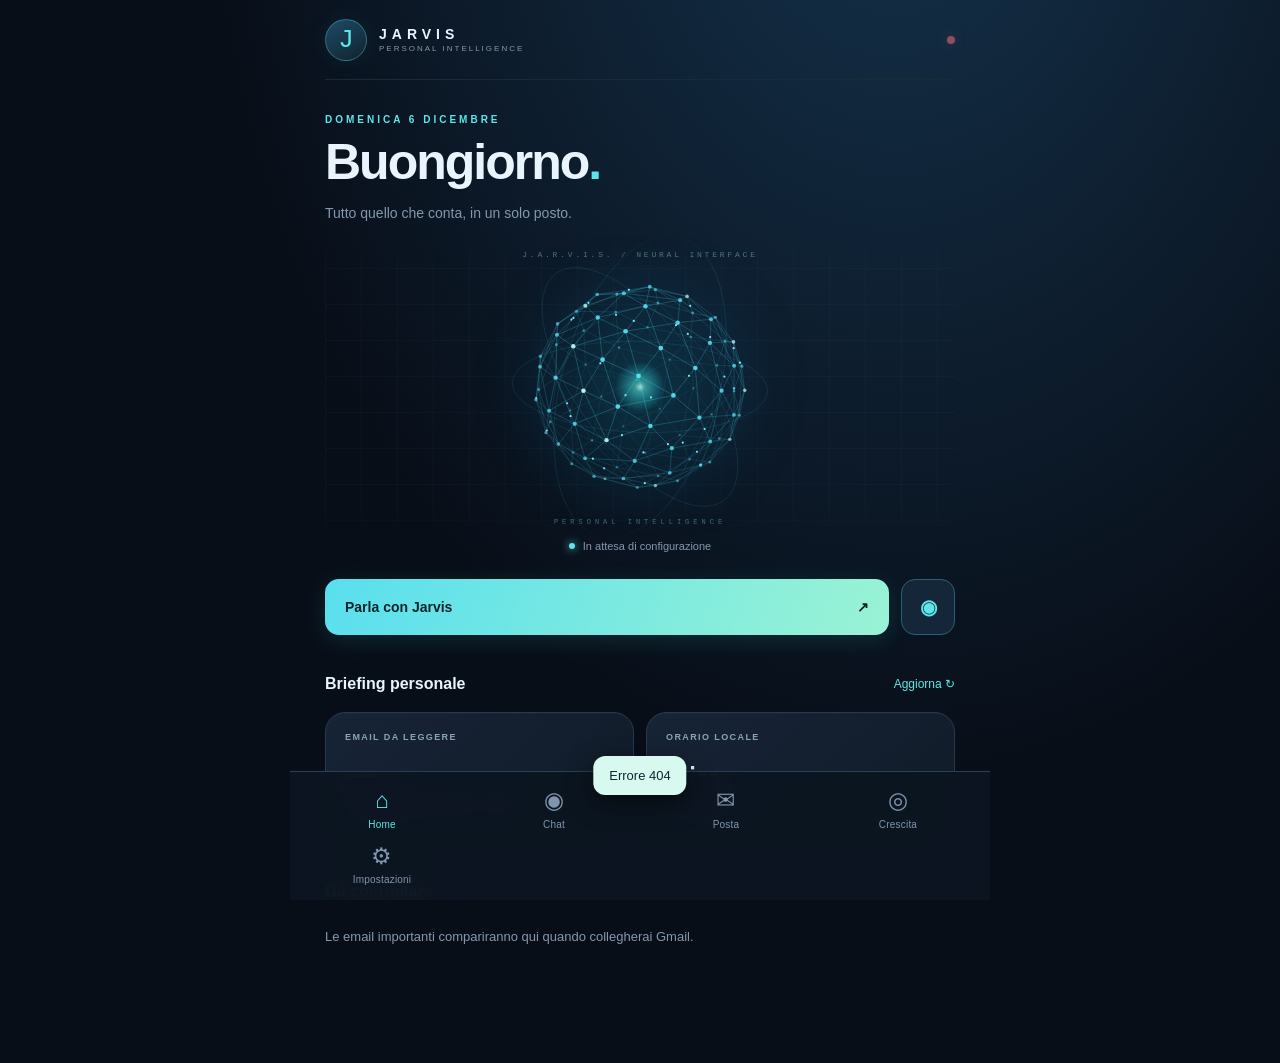
==== static/index.html @ 46194fff "Add futuristic Growth Lab UI with daily missions and entrepreneurship" ====
<!doctype html>
<html lang="it">
<head>
  <meta charset="utf-8">
  <meta name="viewport" content="width=device-width,initial-scale=1,viewport-fit=cover">
  <meta name="theme-color" content="#080e18">
  <meta name="apple-mobile-web-app-capable" content="yes">
  <meta name="apple-mobile-web-app-status-bar-style" content="black-translucent">
  <meta name="apple-mobile-web-app-title" content="Jarvis">
  <meta name="description" content="Jarvis, assistente personale privato per iPhone">
  <link rel="manifest" href="/static/manifest.webmanifest">
  <link rel="apple-touch-icon" href="/static/icon.png">
  <link rel="icon" type="image/svg+xml" href="/static/icon.svg">
  <link rel="stylesheet" href="/static/style.css">
  <title>Jarvis | Assistente personale</title>
</head>
<body>
  <div class="shell">
    <header class="top"><div class="brandmark" aria-hidden="true">J</div><div class="brand"><b>JARVIS</b><span>PERSONAL INTELLIGENCE</span></div><div id="connection" class="dot" title="Connessione" aria-label="Stato connessione"></div></header>
    <main>
      <section class="view active" id="home" aria-label="Panoramica">
        <p class="eyebrow" id="today">IL TUO ASSISTENTE</p>
        <h1 id="greeting">Buongiorno<span class="accent">.</span></h1>
        <p class="subtitle">Tutto quello che conta, in un solo posto.</p>
        <div class="neural-stage" aria-hidden="true"><span class="neural-label">J.A.R.V.I.S. / NEURAL INTERFACE</span><canvas class="neural-canvas"></canvas><span class="neural-coordinate">PERSONAL INTELLIGENCE</span></div>
        <div class="sphere-caption"><span class="pulse"></span><span id="mode">In attesa di configurazione</span></div>
        <div class="actions"><button class="primary" id="open-chat">Parla con Jarvis <span aria-hidden="true">↗</span></button><button class="round" id="speak-brief" title="Leggi il riepilogo ad alta voce" aria-label="Leggi il riepilogo ad alta voce">◉</button></div>
        <div class="section-title"><h2>Briefing personale</h2><button class="text-btn" id="refresh">Aggiorna ↻</button></div>
        <div class="stats"><article><span class="statlabel">EMAIL DA LEGGERE</span><strong id="unread">—</strong><small id="mail-note">Collega Gmail per vedere i messaggi.</small></article><article><span class="statlabel">ORARIO LOCALE</span><strong id="clock">--:--</strong><small id="date-note">Europe/Berlin</small></article></div>
        <div class="section-title"><h2>Da controllare</h2></div><div id="home-mail" class="stack"><p class="muted">Le email importanti compariranno qui quando collegherai Gmail.</p></div>
      </section>
      <section class="view" id="chat" aria-label="Chat Jarvis"><div class="section-head"><p class="eyebrow">CONVERSAZIONE PRIVATA</p><h1>Parla con Jarvis<span class="accent">.</span></h1><p class="subtitle">Scrivi oppure usa il microfono.</p></div><div class="neural-chat"><canvas class="neural-canvas" aria-hidden="true"></canvas><span id="neural-status" role="status">In attesa del tuo messaggio</span></div><div id="messages" class="messages" role="log" aria-live="polite"><div class="bubble assistant">Sono Jarvis. Posso aiutarti a organizzare le idee, rispondere alle domande e preparare messaggi. Per inviare email serve sempre la tua conferma.</div></div><form id="chat-form" class="composer"><button type="button" id="mic" title="Dettatura" aria-label="Inizia dettatura">🎙</button><input id="chat-input" maxlength="4000" placeholder="Chiedimi qualcosa..." autocomplete="off" aria-label="Messaggio"><button type="submit" id="send" aria-label="Invia messaggio">➤</button></form><div class="chat-tools"><label><input type="checkbox" id="voice-out"> Leggi risposte ad alta voce</label><button class="text-btn" id="clear-chat">Cancella chat</button></div></section>
      <section class="view" id="mail" aria-label="Gmail"><div class="section-head"><p class="eyebrow">POSTA E COMUNICAZIONI</p><h1>La tua posta<span class="accent">.</span></h1><p class="subtitle">Visualizza e prepara email. Nessun invio automatico.</p></div><div class="panel"><div class="inline"><div><h2>Gmail</h2><p id="gmail-state" class="muted">Non collegato</p></div><button class="secondary" id="gmail-connect">Collega</button></div><p class="notice">L'accesso a Gmail richiede la configurazione OAuth sul server e il tuo consenso Google.</p></div><div class="section-title"><h2>Non lette</h2><button class="text-btn" id="load-mail">Aggiorna ↻</button></div><div id="mail-list" class="stack"><p class="muted">Non ci sono ancora dati.</p></div><div class="section-title"><h2>Prepara un'email</h2></div><form id="draft-form" class="panel formstack"><label>Destinatario<input id="mail-to" type="email" required placeholder="nome@esempio.com"></label><label>Oggetto<input id="mail-subject" maxlength="200" placeholder="Oggetto"></label><label>Messaggio<textarea id="mail-body" rows="5" required placeholder="Scrivi il messaggio..."></textarea></label><button class="primary" type="submit">Prepara e controlla</button><p class="muted small">Dopo la preparazione vedrai un'anteprima e dovrai confermare di nuovo prima dell'invio.</p></form></section>
      <section class="view" id="growth" aria-label="Growth Lab imprenditoriale">
        <div class="section-head"><p class="eyebrow">J.A.R.V.I.S. / GROWTH ENGINE</p><h1>Costruisci il tuo <span class="accent">futuro.</span></h1><p class="subtitle">Non soltanto idee. Azioni misurabili, clienti reali, opportunità da verificare.</p></div>
        <div class="growth-hero"><div class="growth-orbit" aria-hidden="true"><span class="growth-core">J</span><i></i><i></i></div><div class="growth-hero-copy"><span>MISSION CONTROL / LIVE</span><strong id="growth-day">Il tuo piano di oggi</strong><small>Un passo ogni giorno verso qualcosa di tuo.</small></div></div>
        <div class="growth-stats"><article><strong id="growth-finished">0/3</strong><small>MISSIONI OGGI</small></article><article><strong id="growth-streak">0</strong><small>GIORNI CONSECUTIVI</small></article><article><strong id="growth-all">0</strong><small>AZIONI COMPLETATE</small></article></div>
        <div class="growth-progress"><div id="growth-progress-fill"></div></div>
        <div class="section-title"><h2>Le tue tre missioni</h2><button id="growth-reload" class="text-btn">Aggiorna ↻</button></div><p class="muted">Impresa, carriera e visibilità. Le missioni cambiano quotidianamente e i risultati restano salvati.</p><div id="growth-missions" class="stack"><p class="muted">Accedi per vedere le missioni.</p></div>
        <div class="section-title"><h2>Cervello imprenditoriale</h2><span class="growth-tag">STRATEGIST</span></div>
        <div class="panel formstack"><label>Su cosa vuoi costruire un'attività?<textarea id="growth-question" rows="3" maxlength="1000" placeholder="Voglio avviare un servizio video per locali in Olanda senza capitale..."></textarea></label><button class="primary" id="growth-ask" type="button">Analizza il mio business ↗</button><div id="growth-answer" class="growth-answer" role="status"></div></div>
        <div class="section-title"><h2>Incubatore di idee</h2><span class="growth-tag">0 → 1</span></div>
        <div class="panel formstack"><label>Settore da esplorare (facoltativo)<input id="growth-topic" maxlength="300" placeholder="UGC, video, eventi, moda..."></label><button class="secondary" type="button" id="growth-generate">Genera una nuova idea da testare</button><p class="muted small">Le idee sono ipotesi, non opportunità o guadagni garantiti. Ogni idea include clienti, primo test e rischi.</p></div><div id="growth-ideas" class="stack"></div>
        <div class="section-title"><h2>Il tuo profilo imprenditoriale</h2><span class="growth-tag">PERSONAL AI</span></div>
        <form id="growth-profile-form" class="panel formstack"><label>Direzione principale<input id="growth-focus" maxlength="180" required></label><label>Mercato / città<input id="growth-market" maxlength="100" required></label><div class="growth-row"><label>Minuti al giorno<input id="growth-minutes" type="number" min="10" max="480" required></label><label>Budget iniziale €<input id="growth-budget" type="number" min="0" max="100000" required></label></div><label>Traguardo entro 90 giorni<textarea id="growth-goal" maxlength="250" rows="2" required></textarea></label><button class="secondary" type="submit">Salva strategia personale</button></form>
        <div class="section-title"><h2>Radar opportunità</h2><span class="growth-tag">RICERCA ESTERNA</span></div><p class="muted">Link a ricerche aggiornabili. Jarvis non considera verificata un'offerta finché non controlli la fonte, il compenso e i requisiti.</p><div id="growth-radar" class="stack"></div>
        <p class="foot">GROWTH LAB • Idee → Esperimenti → Clienti → Risultati reali</p>
      </section>
      <section class="view" id="settings" aria-label="Impostazioni"><div class="section-head"><p class="eyebrow">CONTROLLO E PRIVACY</p><h1>Impostazioni<span class="accent">.</span></h1></div><div class="panel formstack"><h2>Accesso personale</h2><p class="muted">Inserisci il token segreto configurato su Railway. Si conserva soltanto in questa sessione del browser, non sul server del sito o in URL.</p><label>Token di accesso<input id="access" type="password" placeholder="JARVIS_ACCESS_TOKEN" autocomplete="off"></label><div class="inline"><button class="primary" id="save-access" type="button">Accedi</button><button class="secondary" id="logout" type="button">Esci</button></div><p id="auth-state" class="status" role="status"></p></div><div class="panel formstack"><h2>Memorie personali</h2><p class="muted">Salva soltanto le informazioni che decidi tu. Puoi eliminarle quando vuoi.</p><label>Nome della memoria<input id="memory-key" placeholder="Es. lavoro" maxlength="60"></label><label>Informazione<textarea id="memory-value" rows="3" maxlength="2000" placeholder="Es. Preferisco le risposte in italiano"></textarea></label><button class="secondary" id="save-memory" type="button">Salva memoria</button><div id="memory-list" class="stack"></div></div><div class="panel"><h2>Messaggistica</h2><p class="muted">WhatsApp e Instagram non sono collegati direttamente. Puoi aprire le app, ma Jarvis non può leggere o inviare messaggi personali tramite integrazioni non disponibili.</p><div class="inline wrap"><a class="secondary link-btn" href="https://wa.me/" target="_blank" rel="noopener noreferrer">Apri WhatsApp ↗</a><a class="secondary link-btn" href="https://www.instagram.com/" target="_blank" rel="noopener noreferrer">Apri Instagram ↗</a></div></div><p class="foot">JARVIS v2 • Dati privati • Nessuna azione esterna senza autorizzazione</p></section>
    </main>
    <nav class="bottom" aria-label="Navigazione"><button data-page="home" class="active" aria-current="page"><span>⌂</span>Home</button><button data-page="chat"><span>◉</span>Chat</button><button data-page="mail"><span>✉</span>Posta</button><button data-page="growth"><span>◎</span>Crescita</button><button data-page="settings"><span>⚙</span>Impostazioni</button></nav>
    <div class="toast" id="toast" role="status" aria-live="polite"></div>
  </div>
  <script src="/static/app.js" defer></script>
  <script src="/static/neural.js" defer></script>
</body>
</html>
---- static/style.css ----
:root{color-scheme:dark;--bg:#080e18;--panel:#111c2a;--line:#203045;--text:#eaf4ff;--muted:#8498ad;--cyan:#5de6e7;--mint:#a2f5b5;--radius:20px;font-family:-apple-system,BlinkMacSystemFont,'Segoe UI',Inter,Arial,sans-serif}*{box-sizing:border-box}body{margin:0;background:radial-gradient(ellipse at 70% -20%,#15334d 0%,transparent 55%),var(--bg);color:var(--text);min-height:100vh}button,input,textarea{font:inherit}button{cursor:pointer}button:disabled{opacity:.5;cursor:wait}a{color:inherit}.shell{max-width:700px;margin:auto;min-height:100dvh;padding:env(safe-area-inset-top) 18px calc(102px + env(safe-area-inset-bottom))}.top{height:80px;display:flex;align-items:center;border-bottom:1px solid #1b2a39;gap:12px}.brandmark{background:linear-gradient(150deg,#1c4b67,#13222e);border:1px solid #5de6e755;width:42px;height:42px;border-radius:14px;display:grid;place-items:center;color:var(--cyan);font-size:26px;font-weight:200;box-shadow:0 0 24px #40d8df12}.brand{display:flex;flex-direction:column;gap:2px}.brand b{letter-spacing:5px;font-size:14px}.brand span{letter-spacing:2px;font-size:8px;color:var(--muted)}.dot{width:8px;height:8px;border-radius:50%;margin-left:auto;background:#8d5060;box-shadow:0 0 12px #8d506055}.dot.ok{background:var(--mint);box-shadow:0 0 15px #a2f5b560}.view{display:none;animation:rise .25s ease}.view.active{display:block}@keyframes rise{from{opacity:0;transform:translateY(7px)}to{opacity:1;transform:translateY(0)}}.eyebrow{font-size:10px;letter-spacing:3px;font-weight:700;color:var(--cyan);margin:34px 0 10px}.view h1{font-size:clamp(35px,8vw,50px);font-weight:570;letter-spacing:-2px;line-height:1.08;margin:0}.accent{color:var(--cyan)}.subtitle{font-size:14px;color:var(--muted);line-height:1.6;margin:13px 0 0}.sphere{height:290px;display:grid;place-items:center;position:relative;isolation:isolate}.sphere:before{content:'';position:absolute;width:250px;height:250px;background:radial-gradient(ellipse,#2de6e620,transparent 70%);filter:blur(20px);z-index:-1}.sphere-in{width:160px;height:160px;border-radius:50%;display:grid;place-items:center;background:radial-gradient(circle at 34% 25%,#4897a3 0%,#183f56 20%,#0a1727 65%,#03060b 100%);border:1px solid #69e8ff83;box-shadow:0 0 27px #48e1f445,inset 0 0 33px #4bf7fc33,0 20px 60px #0009;position:relative}.sphere-in:after{content:'';position:absolute;inset:12px;border:1px solid #83faff44;border-radius:50%}.sphere-in span{font-size:68px;font-weight:200;color:#a7faff;text-shadow:0 0 25px #3bfff0}.sphere-halo{position:absolute;width:230px;height:230px;border:1px solid #56d7e533;border-radius:50%;box-shadow:0 0 25px #00ffff05;pointer-events:none}.sphere-caption{display:flex;justify-content:center;align-items:center;gap:8px;color:var(--muted);font-size:11px;margin-top:-20px}.pulse{background:var(--cyan);width:6px;height:6px;border-radius:50%;box-shadow:0 0 9px var(--cyan)}.actions{display:flex;gap:12px;margin:27px 0 34px}.primary,.secondary,.round{border:0;display:flex;align-items:center;justify-content:center;gap:10px;border-radius:14px;font-size:14px;font-weight:650;padding:15px 20px}.primary{background:linear-gradient(110deg,#6feee5,#96f6c6);color:#092326;box-shadow:0 5px 25px #31dad422}.primary span{margin-left:auto}.actions .primary{flex:1;justify-content:space-between}.secondary{background:#17283a;color:#d8f4ff;border:1px solid #335064}.round{width:54px;background:#152638;color:var(--cyan);border:1px solid #2b6073;font-size:20px}.section-title{display:flex;align-items:center;justify-content:space-between;margin:29px 0 13px}.section-title h2,.panel h2{font-size:16px;margin:0;font-weight:620}.text-btn{background:transparent;border:0;color:var(--cyan);font-size:12px;padding:8px 0}.stats{display:grid;grid-template-columns:1fr 1fr;gap:12px}.stats article,.panel{background:linear-gradient(140deg,#172436,#101a28);border:1px solid #26384d;border-radius:var(--radius);padding:19px}.stats article{min-height:142px;display:flex;flex-direction:column}.statlabel{font-size:9px;letter-spacing:1.4px;color:#88a4b5;font-weight:700}.stats strong{font-size:33px;font-weight:530;margin:12px 0 4px}.stats small{font-size:11px;color:var(--muted);line-height:1.4}.stack{display:flex;flex-direction:column;gap:9px}.muted{color:var(--muted);font-size:13px;line-height:1.6}.small{font-size:11px}.mail-item{padding:14px 16px;border-radius:13px;border:1px solid #2a3c51;background:#122031}.mail-item b{display:block;font-size:12px;margin-bottom:5px;overflow-wrap:anywhere}.mail-item p{color:var(--muted);font-size:12px;margin:0;line-height:1.5;overflow-wrap:anywhere}.section-head{margin-bottom:25px}.bottom{position:fixed;bottom:0;left:0;right:0;max-width:700px;margin:auto;background:#0c1521f5;backdrop-filter:blur(18px);border-top:1px solid #2b4054;display:grid;grid-template-columns:repeat(4,1fr);padding:9px 6px calc(8px + env(safe-area-inset-bottom));z-index:5}.bottom button{display:flex;flex-direction:column;align-items:center;gap:5px;border:0;background:none;color:#7f96ae;font-size:10px;letter-spacing:.2px;padding:7px 0}.bottom button span{font-size:23px;line-height:1.1}.bottom button.active{color:var(--cyan)}.messages{min-height:48dvh;max-height:58dvh;overflow-y:auto;display:flex;flex-direction:column;gap:12px;padding:8px 0 16px}.bubble{border-radius:18px;padding:13px 15px;max-width:89%;font-size:14px;line-height:1.6;overflow-wrap:anywhere;white-space:pre-wrap}.assistant{background:#142537;color:#d8e9f8;align-self:flex-start;border-top-left-radius:5px}.user{background:linear-gradient(120deg,#72dfd6,#b0f1d0);color:#0b2b2f;align-self:flex-end;border-top-right-radius:5px}.composer{display:flex;gap:9px;position:sticky;bottom:89px;background:#0b1520;border:1px solid #30485e;border-radius:18px;padding:7px}.composer input{min-width:0;flex:1;color:var(--text);border:0;background:none;padding:12px 3px;outline:0;font-size:15px}.composer button{border:0;background:#1d3345;color:var(--cyan);border-radius:12px;padding:0;width:41px;font-size:20px}.composer button[type=submit]{background:var(--cyan);color:#06343a}.chat-tools{display:flex;justify-content:space-between;align-items:center;color:var(--muted);font-size:11px;gap:10px;padding:9px 0}.chat-tools input{accent-color:var(--cyan)}.panel{margin:14px 0}.inline{display:flex;align-items:center;justify-content:space-between;gap:10px}.wrap{flex-wrap:wrap}.notice{font-size:11px;color:#8299ac;line-height:1.55;border-top:1px solid var(--line);padding-top:12px;margin-bottom:0}.formstack{display:flex;flex-direction:column;gap:13px}.formstack label{font-size:12px;color:#b9ccdd;display:flex;flex-direction:column;gap:7px}.formstack input,.formstack textarea{width:100%;background:#0d1724;border:1px solid #345067;color:#f1f8ff;border-radius:11px;padding:13px;outline:none;font-size:14px;resize:vertical}.formstack input:focus,.formstack textarea:focus{border-color:var(--cyan)}.status{font-size:12px;color:var(--cyan);min-height:14px;margin:0}.link-btn{text-decoration:none}.foot{text-align:center;color:#566d81;font-size:10px;margin:30px 0}.toast{position:fixed;z-index:10;bottom:calc(105px + env(safe-area-inset-bottom));left:50%;transform:translateX(-50%) translateY(20px);background:#d7f9f0;color:#0c2932;border-radius:12px;padding:12px 16px;max-width:min(90vw,500px);width:max-content;font-size:13px;box-shadow:0 8px 25px #0008;opacity:0;pointer-events:none;transition:opacity .2s,transform .2s}.toast.show{opacity:1;transform:translateX(-50%) translateY(0)}@media(min-width:600px){.shell{padding-left:35px;padding-right:35px}.sphere{height:310px}}@media(prefers-reduced-motion:reduce){*,*:before,*:after{animation:none!important;transition:none!important}}
/* Neural interface: subtle HUD framing, with activity tied to real chat requests. */
.neural-stage{height:310px;position:relative;margin:8px 0 18px;isolation:isolate;background:linear-gradient(#46dbed09 1px,transparent 1px),linear-gradient(90deg,#46dbed09 1px,transparent 1px);background-size:36px 36px;mask-image:linear-gradient(transparent,#000 12%,#000 88%,transparent)}.neural-canvas{width:100%;height:100%;display:block}.neural-label,.neural-coordinate{position:absolute;left:0;right:0;text-align:center;font:8px ui-monospace,SFMono-Regular,monospace;letter-spacing:2.8px;color:#6eabbc;top:18px}.neural-coordinate{top:auto;bottom:16px;font-size:7px;letter-spacing:4px}.neural-chat{display:flex;align-items:center;gap:12px;padding:0 12px;border:1px solid #47d5ed25;border-radius:16px;background:linear-gradient(110deg,#10344770,#08101c)}.neural-chat canvas{width:76px;height:76px;flex-shrink:0}.neural-chat span{font-size:11px;color:#9abac9;line-height:1.5}.thinking .neural-chat{border-color:#70f9dc80;box-shadow:0 0 24px #32f0dc12}.thinking #neural-status{color:#adffe7}.messages{min-height:40dvh;max-height:49dvh}.brandmark{border-radius:50%;font-family:ui-monospace,monospace}.panel,.stats article{box-shadow:inset 0 1px #6bdef009}.primary{background:linear-gradient(110deg,#59dfee,#9af3d4)}button:focus-visible,a:focus-visible{outline:2px solid var(--cyan);outline-offset:4px}
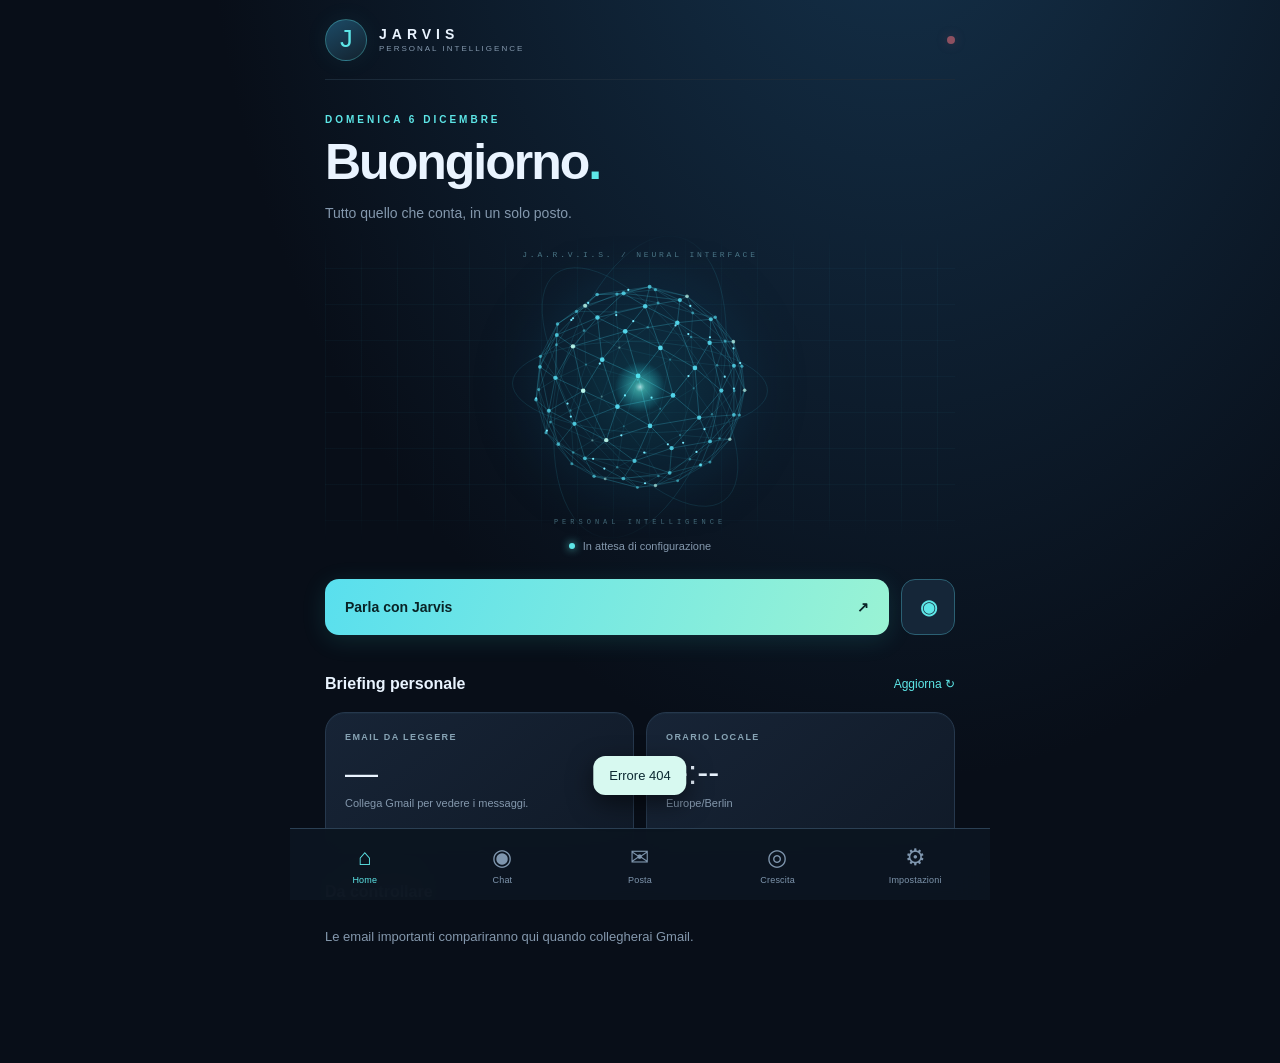
==== commit 07560337: "Add owner-only emergency console, independent recovery phrase and remote logout UI" ====
--- a/static/index.html
+++ b/static/index.html
@@ -46,7 +46,24 @@
         <div class="section-title"><h2>Radar opportunità</h2><span class="growth-tag">RICERCA ESTERNA</span></div><p class="muted">Link a ricerche aggiornabili. Jarvis non considera verificata un'offerta finché non controlli la fonte, il compenso e i requisiti.</p><div id="growth-radar" class="stack"></div>
         <p class="foot">GROWTH LAB • Idee → Esperimenti → Clienti → Risultati reali</p>
       </section>
-      <section class="view" id="settings" aria-label="Impostazioni"><div class="section-head"><p class="eyebrow">CONTROLLO E PRIVACY</p><h1>Impostazioni<span class="accent">.</span></h1></div><div class="panel formstack"><h2>Accesso personale</h2><p class="muted">Inserisci il token segreto configurato su Railway. Si conserva soltanto in questa sessione del browser, non sul server del sito o in URL.</p><label>Token di accesso<input id="access" type="password" placeholder="JARVIS_ACCESS_TOKEN" autocomplete="off"></label><div class="inline"><button class="primary" id="save-access" type="button">Accedi</button><button class="secondary" id="logout" type="button">Esci</button></div><p id="auth-state" class="status" role="status"></p></div><div class="panel formstack"><h2>Memorie personali</h2><p class="muted">Salva soltanto le informazioni che decidi tu. Puoi eliminarle quando vuoi.</p><label>Nome della memoria<input id="memory-key" placeholder="Es. lavoro" maxlength="60"></label><label>Informazione<textarea id="memory-value" rows="3" maxlength="2000" placeholder="Es. Preferisco le risposte in italiano"></textarea></label><button class="secondary" id="save-memory" type="button">Salva memoria</button><div id="memory-list" class="stack"></div></div><div class="panel"><h2>Messaggistica</h2><p class="muted">WhatsApp e Instagram non sono collegati direttamente. Puoi aprire le app, ma Jarvis non può leggere o inviare messaggi personali tramite integrazioni non disponibili.</p><div class="inline wrap"><a class="secondary link-btn" href="https://wa.me/" target="_blank" rel="noopener noreferrer">Apri WhatsApp ↗</a><a class="secondary link-btn" href="https://www.instagram.com/" target="_blank" rel="noopener noreferrer">Apri Instagram ↗</a></div></div><p class="foot">JARVIS v2 • Dati privati • Nessuna azione esterna senza autorizzazione</p></section>
+      <section class="view" id="settings" aria-label="Impostazioni"><div class="section-head"><p class="eyebrow">CONTROLLO E PRIVACY</p><h1>Impostazioni<span class="accent">.</span></h1></div><div class="panel formstack"><h2>Accesso personale</h2><p class="muted">Inserisci il token segreto configurato su Railway. Si conserva nel server come sessione temporanea protetta, senza esporre il token principale a JavaScript.</p><label>Token di accesso<input id="access" type="password" placeholder="JARVIS_ACCESS_TOKEN" autocomplete="off"></label><div class="inline"><button class="primary" id="save-access" type="button">Accedi</button><button class="secondary" id="logout" type="button">Esci</button><button class="text-btn" id="logout-all" type="button">Disconnetti tutti</button></div><p id="auth-state" class="status" role="status"></p></div><div class="panel formstack"><h2>Memorie personali</h2><p class="muted">Salva soltanto le informazioni che decidi tu. Puoi eliminarle quando vuoi.</p><label>Nome della memoria<input id="memory-key" placeholder="Es. lavoro" maxlength="60"></label><label>Informazione<textarea id="memory-value" rows="3" maxlength="2000" placeholder="Es. Preferisco le risposte in italiano"></textarea></label><button class="secondary" id="save-memory" type="button">Salva memoria</button><div id="memory-list" class="stack"></div></div><div class="panel formstack" id="emergency-console">
+<h2>Protocollo di emergenza • SOLO PROPRIETARIO</h2>
+<p class="muted">Blocco istantaneo dell'API e revoca delle sessioni, oppure cancellazione irreversibile dei dati personali locali. Non revoca le API key custodite da Railway, né garantisce la cancellazione dei backup.</p>
+<p id="emergency-state" role="status" class="status">Stato da verificare</p>
+<label>Token proprietario (necessario per la prima attivazione e lo sblocco)<input id="emergency-owner" type="password" autocomplete="off" placeholder="JARVIS_ACCESS_TOKEN"></label>
+<label>Frase di recupero separata, almeno 20 caratteri<input id="emergency-secret" type="password" autocomplete="off" placeholder="Frase lunga e diversa dal token"></label>
+<label id="emergency-confirm-label">Ripeti frase per configurazione<input id="emergency-secret-repeat" type="password" autocomplete="off"></label>
+<div class="inline wrap">
+<button class="secondary" id="emergency-enroll" type="button">Attiva protezione</button>
+<button class="secondary" id="emergency-unlock" type="button">Sblocca Jarvis</button>
+</div>
+<label>Conferma operazione digitando BLOCCA JARVIS oppure CANCELLA TUTTO<input id="emergency-typed" type="text" autocomplete="off" spellcheck="false"></label>
+<div class="inline wrap">
+<button class="secondary" id="emergency-lock" type="button">⏸ Blocco di emergenza</button>
+<button class="secondary emergency-danger" id="emergency-wipe" type="button">Cancella dati di Jarvis</button>
+</div>
+<p class="muted small">La frase di recupero non è salvata in chiaro e non può essere recuperata: conservala in un password manager. La cancellazione richiede una seconda conferma. Per revocare credenziali provider, usa anche Railway, Google e OpenAI.</p>
+</div><div class="panel"><h2>Messaggistica</h2><p class="muted">WhatsApp e Instagram non sono collegati direttamente. Puoi aprire le app, ma Jarvis non può leggere o inviare messaggi personali tramite integrazioni non disponibili.</p><div class="inline wrap"><a class="secondary link-btn" href="https://wa.me/" target="_blank" rel="noopener noreferrer">Apri WhatsApp ↗</a><a class="secondary link-btn" href="https://www.instagram.com/" target="_blank" rel="noopener noreferrer">Apri Instagram ↗</a></div></div><p class="foot">JARVIS v2 • Dati privati • Nessuna azione esterna senza autorizzazione</p></section>
     </main>
     <nav class="bottom" aria-label="Navigazione"><button data-page="home" class="active" aria-current="page"><span>⌂</span>Home</button><button data-page="chat"><span>◉</span>Chat</button><button data-page="mail"><span>✉</span>Posta</button><button data-page="growth"><span>◎</span>Crescita</button><button data-page="settings"><span>⚙</span>Impostazioni</button></nav>
     <div class="toast" id="toast" role="status" aria-live="polite"></div>
--- a/static/style.css
+++ b/static/style.css
@@ -1,3 +1,25 @@
 :root{color-scheme:dark;--bg:#080e18;--panel:#111c2a;--line:#203045;--text:#eaf4ff;--muted:#8498ad;--cyan:#5de6e7;--mint:#a2f5b5;--radius:20px;font-family:-apple-system,BlinkMacSystemFont,'Segoe UI',Inter,Arial,sans-serif}*{box-sizing:border-box}body{margin:0;background:radial-gradient(ellipse at 70% -20%,#15334d 0%,transparent 55%),var(--bg);color:var(--text);min-height:100vh}button,input,textarea{font:inherit}button{cursor:pointer}button:disabled{opacity:.5;cursor:wait}a{color:inherit}.shell{max-width:700px;margin:auto;min-height:100dvh;padding:env(safe-area-inset-top) 18px calc(102px + env(safe-area-inset-bottom))}.top{height:80px;display:flex;align-items:center;border-bottom:1px solid #1b2a39;gap:12px}.brandmark{background:linear-gradient(150deg,#1c4b67,#13222e);border:1px solid #5de6e755;width:42px;height:42px;border-radius:14px;display:grid;place-items:center;color:var(--cyan);font-size:26px;font-weight:200;box-shadow:0 0 24px #40d8df12}.brand{display:flex;flex-direction:column;gap:2px}.brand b{letter-spacing:5px;font-size:14px}.brand span{letter-spacing:2px;font-size:8px;color:var(--muted)}.dot{width:8px;height:8px;border-radius:50%;margin-left:auto;background:#8d5060;box-shadow:0 0 12px #8d506055}.dot.ok{background:var(--mint);box-shadow:0 0 15px #a2f5b560}.view{display:none;animation:rise .25s ease}.view.active{display:block}@keyframes rise{from{opacity:0;transform:translateY(7px)}to{opacity:1;transform:translateY(0)}}.eyebrow{font-size:10px;letter-spacing:3px;font-weight:700;color:var(--cyan);margin:34px 0 10px}.view h1{font-size:clamp(35px,8vw,50px);font-weight:570;letter-spacing:-2px;line-height:1.08;margin:0}.accent{color:var(--cyan)}.subtitle{font-size:14px;color:var(--muted);line-height:1.6;margin:13px 0 0}.sphere{height:290px;display:grid;place-items:center;position:relative;isolation:isolate}.sphere:before{content:'';position:absolute;width:250px;height:250px;background:radial-gradient(ellipse,#2de6e620,transparent 70%);filter:blur(20px);z-index:-1}.sphere-in{width:160px;height:160px;border-radius:50%;display:grid;place-items:center;background:radial-gradient(circle at 34% 25%,#4897a3 0%,#183f56 20%,#0a1727 65%,#03060b 100%);border:1px solid #69e8ff83;box-shadow:0 0 27px #48e1f445,inset 0 0 33px #4bf7fc33,0 20px 60px #0009;position:relative}.sphere-in:after{content:'';position:absolute;inset:12px;border:1px solid #83faff44;border-radius:50%}.sphere-in span{font-size:68px;font-weight:200;color:#a7faff;text-shadow:0 0 25px #3bfff0}.sphere-halo{position:absolute;width:230px;height:230px;border:1px solid #56d7e533;border-radius:50%;box-shadow:0 0 25px #00ffff05;pointer-events:none}.sphere-caption{display:flex;justify-content:center;align-items:center;gap:8px;color:var(--muted);font-size:11px;margin-top:-20px}.pulse{background:var(--cyan);width:6px;height:6px;border-radius:50%;box-shadow:0 0 9px var(--cyan)}.actions{display:flex;gap:12px;margin:27px 0 34px}.primary,.secondary,.round{border:0;display:flex;align-items:center;justify-content:center;gap:10px;border-radius:14px;font-size:14px;font-weight:650;padding:15px 20px}.primary{background:linear-gradient(110deg,#6feee5,#96f6c6);color:#092326;box-shadow:0 5px 25px #31dad422}.primary span{margin-left:auto}.actions .primary{flex:1;justify-content:space-between}.secondary{background:#17283a;color:#d8f4ff;border:1px solid #335064}.round{width:54px;background:#152638;color:var(--cyan);border:1px solid #2b6073;font-size:20px}.section-title{display:flex;align-items:center;justify-content:space-between;margin:29px 0 13px}.section-title h2,.panel h2{font-size:16px;margin:0;font-weight:620}.text-btn{background:transparent;border:0;color:var(--cyan);font-size:12px;padding:8px 0}.stats{display:grid;grid-template-columns:1fr 1fr;gap:12px}.stats article,.panel{background:linear-gradient(140deg,#172436,#101a28);border:1px solid #26384d;border-radius:var(--radius);padding:19px}.stats article{min-height:142px;display:flex;flex-direction:column}.statlabel{font-size:9px;letter-spacing:1.4px;color:#88a4b5;font-weight:700}.stats strong{font-size:33px;font-weight:530;margin:12px 0 4px}.stats small{font-size:11px;color:var(--muted);line-height:1.4}.stack{display:flex;flex-direction:column;gap:9px}.muted{color:var(--muted);font-size:13px;line-height:1.6}.small{font-size:11px}.mail-item{padding:14px 16px;border-radius:13px;border:1px solid #2a3c51;background:#122031}.mail-item b{display:block;font-size:12px;margin-bottom:5px;overflow-wrap:anywhere}.mail-item p{color:var(--muted);font-size:12px;margin:0;line-height:1.5;overflow-wrap:anywhere}.section-head{margin-bottom:25px}.bottom{position:fixed;bottom:0;left:0;right:0;max-width:700px;margin:auto;background:#0c1521f5;backdrop-filter:blur(18px);border-top:1px solid #2b4054;display:grid;grid-template-columns:repeat(4,1fr);padding:9px 6px calc(8px + env(safe-area-inset-bottom));z-index:5}.bottom button{display:flex;flex-direction:column;align-items:center;gap:5px;border:0;background:none;color:#7f96ae;font-size:10px;letter-spacing:.2px;padding:7px 0}.bottom button span{font-size:23px;line-height:1.1}.bottom button.active{color:var(--cyan)}.messages{min-height:48dvh;max-height:58dvh;overflow-y:auto;display:flex;flex-direction:column;gap:12px;padding:8px 0 16px}.bubble{border-radius:18px;padding:13px 15px;max-width:89%;font-size:14px;line-height:1.6;overflow-wrap:anywhere;white-space:pre-wrap}.assistant{background:#142537;color:#d8e9f8;align-self:flex-start;border-top-left-radius:5px}.user{background:linear-gradient(120deg,#72dfd6,#b0f1d0);color:#0b2b2f;align-self:flex-end;border-top-right-radius:5px}.composer{display:flex;gap:9px;position:sticky;bottom:89px;background:#0b1520;border:1px solid #30485e;border-radius:18px;padding:7px}.composer input{min-width:0;flex:1;color:var(--text);border:0;background:none;padding:12px 3px;outline:0;font-size:15px}.composer button{border:0;background:#1d3345;color:var(--cyan);border-radius:12px;padding:0;width:41px;font-size:20px}.composer button[type=submit]{background:var(--cyan);color:#06343a}.chat-tools{display:flex;justify-content:space-between;align-items:center;color:var(--muted);font-size:11px;gap:10px;padding:9px 0}.chat-tools input{accent-color:var(--cyan)}.panel{margin:14px 0}.inline{display:flex;align-items:center;justify-content:space-between;gap:10px}.wrap{flex-wrap:wrap}.notice{font-size:11px;color:#8299ac;line-height:1.55;border-top:1px solid var(--line);padding-top:12px;margin-bottom:0}.formstack{display:flex;flex-direction:column;gap:13px}.formstack label{font-size:12px;color:#b9ccdd;display:flex;flex-direction:column;gap:7px}.formstack input,.formstack textarea{width:100%;background:#0d1724;border:1px solid #345067;color:#f1f8ff;border-radius:11px;padding:13px;outline:none;font-size:14px;resize:vertical}.formstack input:focus,.formstack textarea:focus{border-color:var(--cyan)}.status{font-size:12px;color:var(--cyan);min-height:14px;margin:0}.link-btn{text-decoration:none}.foot{text-align:center;color:#566d81;font-size:10px;margin:30px 0}.toast{position:fixed;z-index:10;bottom:calc(105px + env(safe-area-inset-bottom));left:50%;transform:translateX(-50%) translateY(20px);background:#d7f9f0;color:#0c2932;border-radius:12px;padding:12px 16px;max-width:min(90vw,500px);width:max-content;font-size:13px;box-shadow:0 8px 25px #0008;opacity:0;pointer-events:none;transition:opacity .2s,transform .2s}.toast.show{opacity:1;transform:translateX(-50%) translateY(0)}@media(min-width:600px){.shell{padding-left:35px;padding-right:35px}.sphere{height:310px}}@media(prefers-reduced-motion:reduce){*,*:before,*:after{animation:none!important;transition:none!important}}
 /* Neural interface: subtle HUD framing, with activity tied to real chat requests. */
 .neural-stage{height:310px;position:relative;margin:8px 0 18px;isolation:isolate;background:linear-gradient(#46dbed09 1px,transparent 1px),linear-gradient(90deg,#46dbed09 1px,transparent 1px);background-size:36px 36px;mask-image:linear-gradient(transparent,#000 12%,#000 88%,transparent)}.neural-canvas{width:100%;height:100%;display:block}.neural-label,.neural-coordinate{position:absolute;left:0;right:0;text-align:center;font:8px ui-monospace,SFMono-Regular,monospace;letter-spacing:2.8px;color:#6eabbc;top:18px}.neural-coordinate{top:auto;bottom:16px;font-size:7px;letter-spacing:4px}.neural-chat{display:flex;align-items:center;gap:12px;padding:0 12px;border:1px solid #47d5ed25;border-radius:16px;background:linear-gradient(110deg,#10344770,#08101c)}.neural-chat canvas{width:76px;height:76px;flex-shrink:0}.neural-chat span{font-size:11px;color:#9abac9;line-height:1.5}.thinking .neural-chat{border-color:#70f9dc80;box-shadow:0 0 24px #32f0dc12}.thinking #neural-status{color:#adffe7}.messages{min-height:40dvh;max-height:49dvh}.brandmark{border-radius:50%;font-family:ui-monospace,monospace}.panel,.stats article{box-shadow:inset 0 1px #6bdef009}.primary{background:linear-gradient(110deg,#59dfee,#9af3d4)}button:focus-visible,a:focus-visible{outline:2px solid var(--cyan);outline-offset:4px}
+
+
+/* Growth Lab / futuristic mission control */
+.bottom{grid-template-columns:repeat(5,1fr)}
+.bottom button{font-size:9px}
+.growth-hero{position:relative;display:flex;align-items:center;gap:20px;min-height:145px;overflow:hidden;border:1px solid #31ddf64a;border-radius:20px;padding:17px 21px;background:radial-gradient(ellipse at 27% 55%,#17647a66,transparent 50%),linear-gradient(130deg,#102b43,#09131f);box-shadow:inset 0 0 30px #31c8dc0b,0 12px 50px #02090e66}
+.growth-orbit{position:relative;width:107px;height:107px;flex-shrink:0;border:1px solid #5bdeef88;border-radius:50%;display:grid;place-items:center;box-shadow:0 0 30px #26e6f440,inset 0 0 26px #4ee9e622;animation:grow-spin 20s linear infinite}
+.growth-orbit:before,.growth-orbit:after{content:"";position:absolute;inset:13px;border:1px dotted #64f6d8aa;border-radius:50%;transform:rotate(24deg)}
+.growth-orbit:after{inset:24px;border:1px solid #3acdf2aa;box-shadow:0 0 20px #2afde255}
+.growth-core{font-size:32px;color:#e1fffb;font-weight:200;text-shadow:0 0 25px #a2ffff;z-index:1}
+.growth-orbit i{position:absolute;width:8px;height:8px;border-radius:50%;background:#8bffec;top:3px;left:27px;box-shadow:0 0 12px #8bffec}
+.growth-orbit i:last-child{top:auto;left:auto;bottom:8px;right:10px;width:4px;height:4px}
+.growth-hero-copy{min-width:0;display:flex;flex-direction:column;gap:8px}.growth-hero-copy span,.growth-tag{font:9px ui-monospace,SFMono-Regular,monospace;letter-spacing:1.5px;color:#79f4ea}.growth-hero-copy strong{font-size:18px;font-weight:620}.growth-hero-copy small{font-size:11px;color:#9fb9c6;line-height:1.5}
+.growth-stats{display:grid;grid-template-columns:repeat(3,minmax(0,1fr));gap:8px;margin:13px 0}.growth-stats article{min-width:0;padding:13px 7px;border:1px solid #274559;background:#112437;border-radius:14px;text-align:center}.growth-stats strong{display:block;font-size:24px;color:#c9fff6;font-weight:520}.growth-stats small{display:block;font-size:8px;color:#85a8ba;letter-spacing:.8px;margin-top:7px;line-height:1.35}
+.growth-progress{height:5px;border-radius:8px;background:#264455;overflow:hidden}.growth-progress>div{width:0;height:100%;background:linear-gradient(90deg,#55d9f0,#8df6c6);box-shadow:0 0 12px #79e8eb;transition:width .3s}
+.growth-task{display:flex;align-items:flex-start;gap:12px;background:linear-gradient(120deg,#12293d,#111b2c);border:1px solid #294b5d;padding:16px;border-radius:15px}.growth-task input{width:20px;height:20px;flex-shrink:0;accent-color:#61e1dc;cursor:pointer;margin:2px 0}.growth-task label{font-size:13px;line-height:1.5;cursor:pointer}.growth-task small{display:block;font:9px ui-monospace,monospace;color:#6ce5df;letter-spacing:1.3px;margin-bottom:4px}.growth-task.done{opacity:.65}.growth-task.done label{text-decoration:line-through}
+.growth-answer:empty{display:none}.growth-answer{padding:16px;border:1px solid #3a8a9b;border-radius:14px;background:#0c2633;color:#e1f8f9;font-size:13px;line-height:1.65;white-space:pre-wrap;overflow-wrap:anywhere}
+.growth-row{display:grid;grid-template-columns:1fr 1fr;gap:12px}.growth-idea{background:linear-gradient(135deg,#153047,#101b2b);border:1px solid #2b6676;border-radius:17px;padding:17px}.growth-idea h3{font-size:16px;color:#d8fff7;margin:9px 0 13px}.growth-idea dl{margin:0}.growth-idea dt{font-size:10px;letter-spacing:1.2px;color:#6ce5df;text-transform:uppercase;margin-top:13px}.growth-idea dd{margin:4px 0;font-size:12px;color:#afc9d8;line-height:1.6;overflow-wrap:anywhere}.growth-idea small{font-size:10px;color:#759db2}
+.growth-radar-item{display:block;text-decoration:none;border:1px solid #2b5669;border-radius:13px;padding:14px;background:#132737;color:#a6f5ed;font-size:13px}.growth-radar-item:hover{border-color:#5adff0}
+@keyframes grow-spin{from{transform:rotate(0)}to{transform:rotate(360deg)}}
+@media(max-width:380px){.growth-hero{gap:12px;padding:13px}.growth-orbit{width:84px;height:84px}.growth-hero-copy strong{font-size:15px}.growth-stats strong{font-size:20px}}
+@media(prefers-reduced-motion:reduce){.growth-orbit{animation:none}}
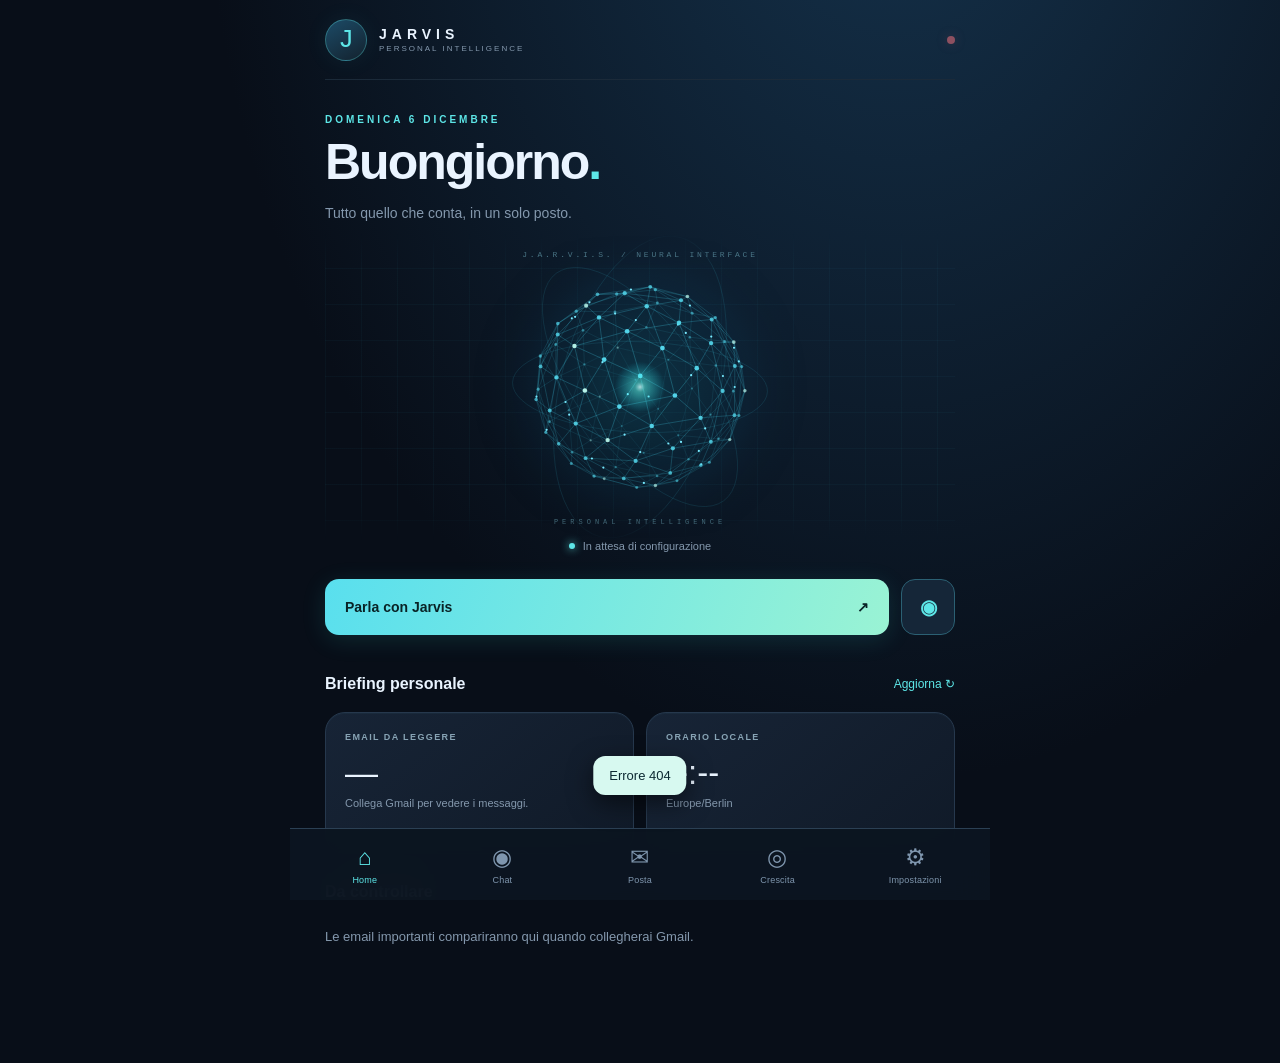
==== commit b4db0808: "Hide emergency controls until backend enforcement is verified" ====
--- a/static/index.html
+++ b/static/index.html
@@ -46,7 +46,7 @@
         <div class="section-title"><h2>Radar opportunità</h2><span class="growth-tag">RICERCA ESTERNA</span></div><p class="muted">Link a ricerche aggiornabili. Jarvis non considera verificata un'offerta finché non controlli la fonte, il compenso e i requisiti.</p><div id="growth-radar" class="stack"></div>
         <p class="foot">GROWTH LAB • Idee → Esperimenti → Clienti → Risultati reali</p>
       </section>
-      <section class="view" id="settings" aria-label="Impostazioni"><div class="section-head"><p class="eyebrow">CONTROLLO E PRIVACY</p><h1>Impostazioni<span class="accent">.</span></h1></div><div class="panel formstack"><h2>Accesso personale</h2><p class="muted">Inserisci il token segreto configurato su Railway. Si conserva nel server come sessione temporanea protetta, senza esporre il token principale a JavaScript.</p><label>Token di accesso<input id="access" type="password" placeholder="JARVIS_ACCESS_TOKEN" autocomplete="off"></label><div class="inline"><button class="primary" id="save-access" type="button">Accedi</button><button class="secondary" id="logout" type="button">Esci</button><button class="text-btn" id="logout-all" type="button">Disconnetti tutti</button></div><p id="auth-state" class="status" role="status"></p></div><div class="panel formstack"><h2>Memorie personali</h2><p class="muted">Salva soltanto le informazioni che decidi tu. Puoi eliminarle quando vuoi.</p><label>Nome della memoria<input id="memory-key" placeholder="Es. lavoro" maxlength="60"></label><label>Informazione<textarea id="memory-value" rows="3" maxlength="2000" placeholder="Es. Preferisco le risposte in italiano"></textarea></label><button class="secondary" id="save-memory" type="button">Salva memoria</button><div id="memory-list" class="stack"></div></div><div class="panel formstack" id="emergency-console">
+      <section class="view" id="settings" aria-label="Impostazioni"><div class="section-head"><p class="eyebrow">CONTROLLO E PRIVACY</p><h1>Impostazioni<span class="accent">.</span></h1></div><div class="panel formstack"><h2>Accesso personale</h2><p class="muted">Inserisci il token segreto configurato su Railway. Si conserva nel server come sessione temporanea protetta, senza esporre il token principale a JavaScript.</p><label>Token di accesso<input id="access" type="password" placeholder="JARVIS_ACCESS_TOKEN" autocomplete="off"></label><div class="inline"><button class="primary" id="save-access" type="button">Accedi</button><button class="secondary" id="logout" type="button">Esci</button><button class="text-btn" id="logout-all" type="button">Disconnetti tutti</button></div><p id="auth-state" class="status" role="status"></p></div><div class="panel formstack"><h2>Memorie personali</h2><p class="muted">Salva soltanto le informazioni che decidi tu. Puoi eliminarle quando vuoi.</p><label>Nome della memoria<input id="memory-key" placeholder="Es. lavoro" maxlength="60"></label><label>Informazione<textarea id="memory-value" rows="3" maxlength="2000" placeholder="Es. Preferisco le risposte in italiano"></textarea></label><button class="secondary" id="save-memory" type="button">Salva memoria</button><div id="memory-list" class="stack"></div></div><div class="panel formstack" id="emergency-console" hidden>
 <h2>Protocollo di emergenza • SOLO PROPRIETARIO</h2>
 <p class="muted">Blocco istantaneo dell'API e revoca delle sessioni, oppure cancellazione irreversibile dei dati personali locali. Non revoca le API key custodite da Railway, né garantisce la cancellazione dei backup.</p>
 <p id="emergency-state" role="status" class="status">Stato da verificare</p>
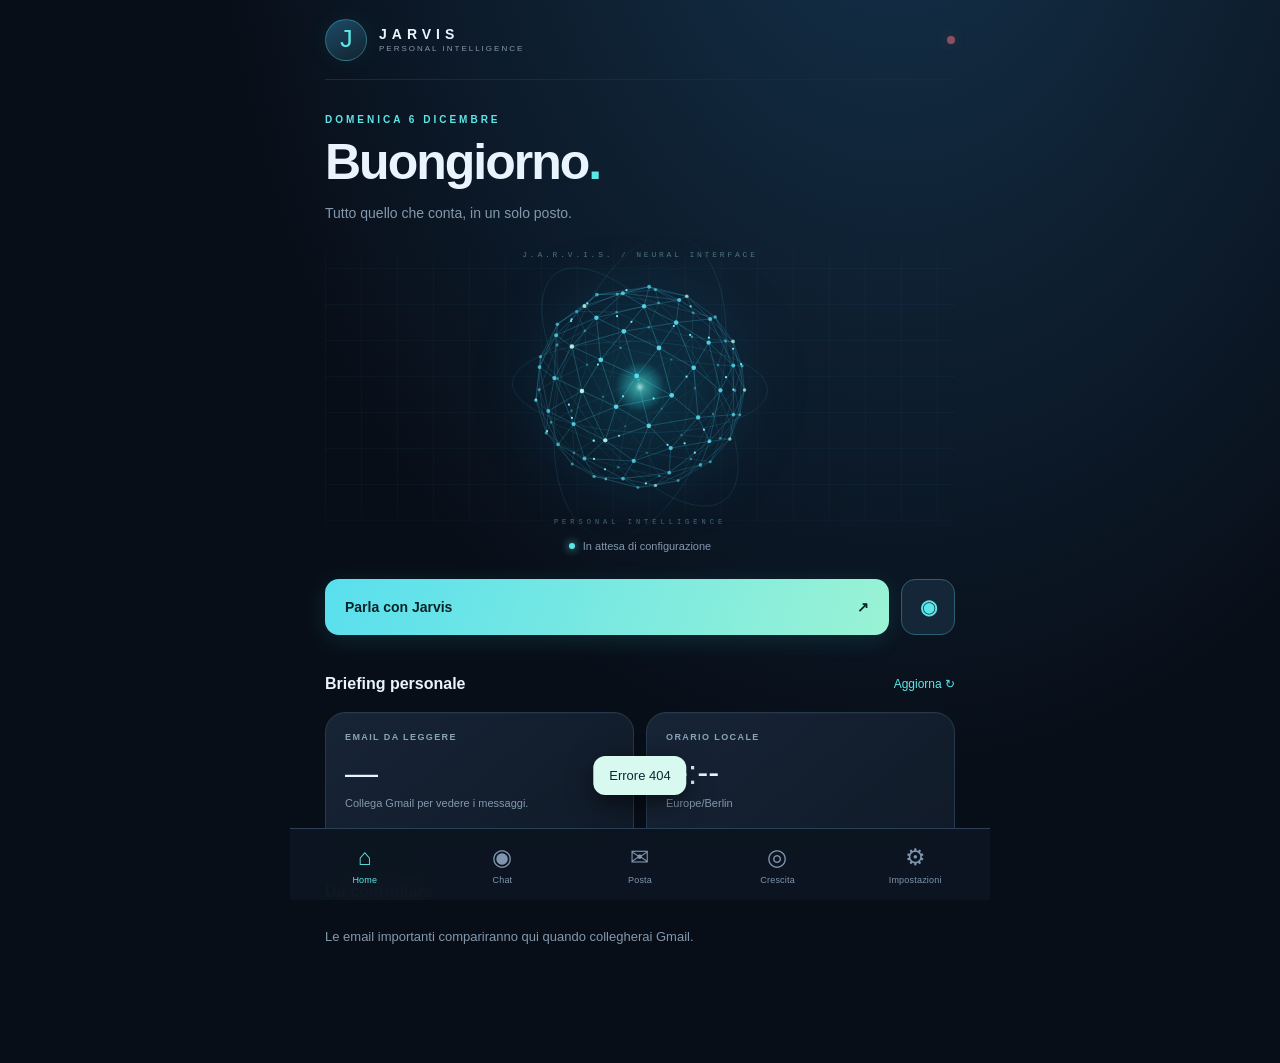
==== commit 47a4d725: "Link independent recovery plan and keep emergency controls hidden until verified" ====
--- a/static/index.html
+++ b/static/index.html
@@ -46,7 +46,7 @@
         <div class="section-title"><h2>Radar opportunità</h2><span class="growth-tag">RICERCA ESTERNA</span></div><p class="muted">Link a ricerche aggiornabili. Jarvis non considera verificata un'offerta finché non controlli la fonte, il compenso e i requisiti.</p><div id="growth-radar" class="stack"></div>
         <p class="foot">GROWTH LAB • Idee → Esperimenti → Clienti → Risultati reali</p>
       </section>
-      <section class="view" id="settings" aria-label="Impostazioni"><div class="section-head"><p class="eyebrow">CONTROLLO E PRIVACY</p><h1>Impostazioni<span class="accent">.</span></h1></div><div class="panel formstack"><h2>Accesso personale</h2><p class="muted">Inserisci il token segreto configurato su Railway. Si conserva nel server come sessione temporanea protetta, senza esporre il token principale a JavaScript.</p><label>Token di accesso<input id="access" type="password" placeholder="JARVIS_ACCESS_TOKEN" autocomplete="off"></label><div class="inline"><button class="primary" id="save-access" type="button">Accedi</button><button class="secondary" id="logout" type="button">Esci</button><button class="text-btn" id="logout-all" type="button">Disconnetti tutti</button></div><p id="auth-state" class="status" role="status"></p></div><div class="panel formstack"><h2>Memorie personali</h2><p class="muted">Salva soltanto le informazioni che decidi tu. Puoi eliminarle quando vuoi.</p><label>Nome della memoria<input id="memory-key" placeholder="Es. lavoro" maxlength="60"></label><label>Informazione<textarea id="memory-value" rows="3" maxlength="2000" placeholder="Es. Preferisco le risposte in italiano"></textarea></label><button class="secondary" id="save-memory" type="button">Salva memoria</button><div id="memory-list" class="stack"></div></div><div class="panel formstack" id="emergency-console" hidden>
+      <section class="view" id="settings" aria-label="Impostazioni"><div class="section-head"><p class="eyebrow">CONTROLLO E PRIVACY</p><h1>Impostazioni<span class="accent">.</span></h1></div><div class="panel formstack"><h2>Accesso personale</h2><p class="muted">Inserisci il token segreto configurato su Railway. Si conserva nel server come sessione temporanea protetta, senza esporre il token principale a JavaScript.</p><label>Token di accesso<input id="access" type="password" placeholder="JARVIS_ACCESS_TOKEN" autocomplete="off"></label><div class="inline"><button class="primary" id="save-access" type="button">Accedi</button><button class="secondary" id="logout" type="button">Esci</button><button class="text-btn" id="logout-all" type="button">Disconnetti tutti</button></div><p id="auth-state" class="status" role="status"></p></div><div class="panel formstack"><h2>Memorie personali</h2><p class="muted">Salva soltanto le informazioni che decidi tu. Puoi eliminarle quando vuoi.</p><label>Nome della memoria<input id="memory-key" placeholder="Es. lavoro" maxlength="60"></label><label>Informazione<textarea id="memory-value" rows="3" maxlength="2000" placeholder="Es. Preferisco le risposte in italiano"></textarea></label><button class="secondary" id="save-memory" type="button">Salva memoria</button><div id="memory-list" class="stack"></div></div><div class="panel"><h2>Piano di recupero esterno</h2><p class="muted">Se hai perso il controllo dei tuoi account, del telefono o della tua identità, consulta la guida prima di cancellare qualsiasi prova. È accessibile anche quando Jarvis è bloccato.</p><a class="secondary link-btn" href="/recovery">Apri piano per furto d'identità e attacco ↗</a></div><div class="panel formstack" id="emergency-console" hidden>
 <h2>Protocollo di emergenza • SOLO PROPRIETARIO</h2>
 <p class="muted">Blocco istantaneo dell'API e revoca delle sessioni, oppure cancellazione irreversibile dei dati personali locali. Non revoca le API key custodite da Railway, né garantisce la cancellazione dei backup.</p>
 <p id="emergency-state" role="status" class="status">Stato da verificare</p>
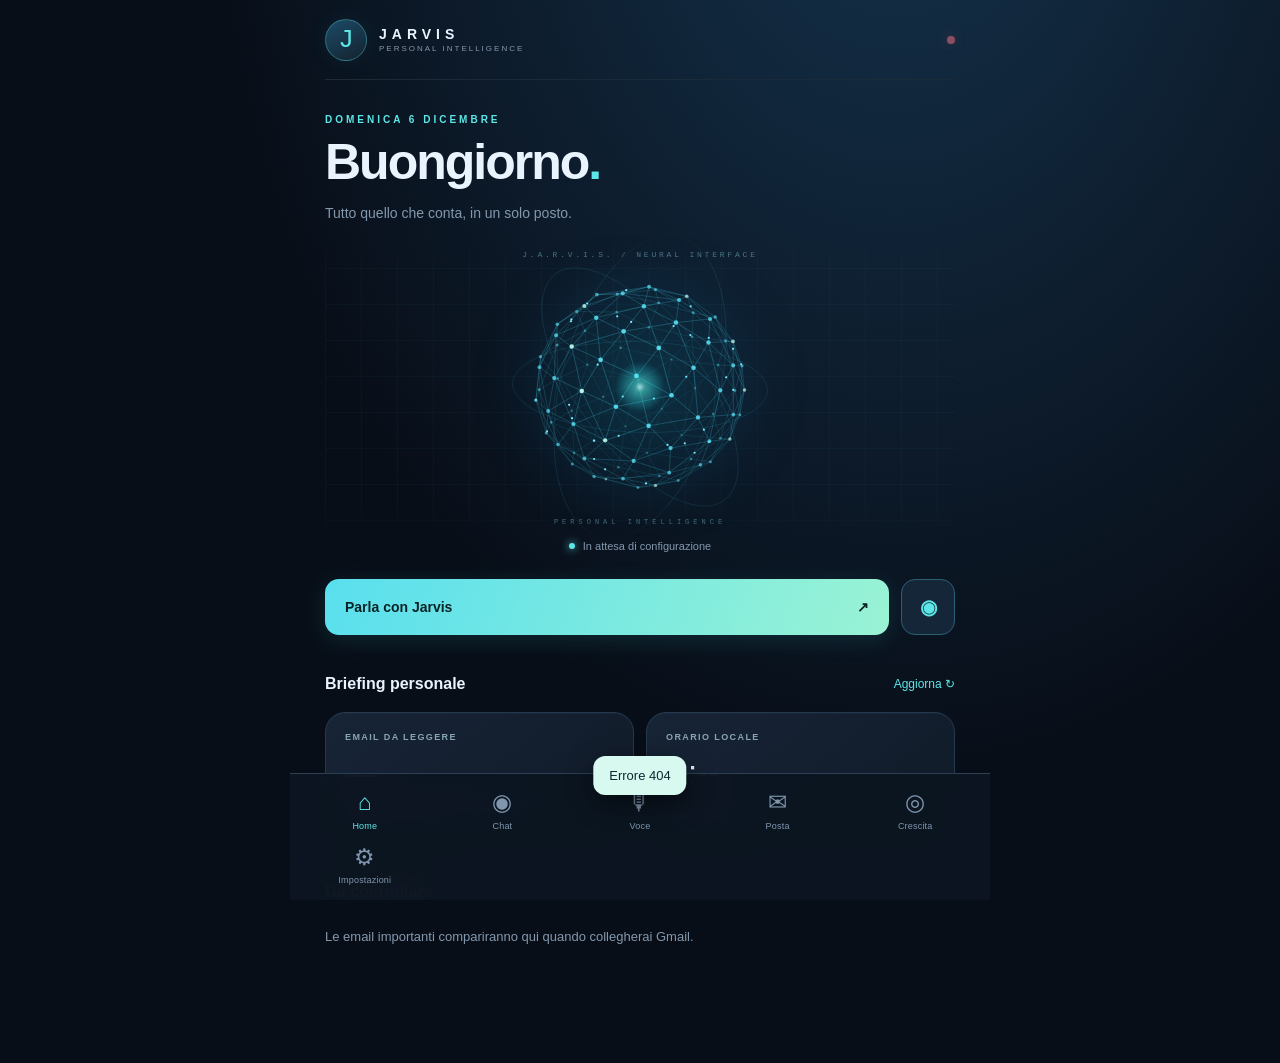
==== commit 0bc9372d: "Add dedicated voice-only conversation screen and mobile navigation" ====
--- a/static/index.html
+++ b/static/index.html
@@ -30,6 +30,33 @@
         <div class="section-title"><h2>Da controllare</h2></div><div id="home-mail" class="stack"><p class="muted">Le email importanti compariranno qui quando collegherai Gmail.</p></div>
       </section>
       <section class="view" id="chat" aria-label="Chat Jarvis"><div class="section-head"><p class="eyebrow">CONVERSAZIONE PRIVATA</p><h1>Parla con Jarvis<span class="accent">.</span></h1><p class="subtitle">Scrivi oppure usa il microfono.</p></div><div class="neural-chat"><canvas class="neural-canvas" aria-hidden="true"></canvas><span id="neural-status" role="status">In attesa del tuo messaggio</span></div><div id="messages" class="messages" role="log" aria-live="polite"><div class="bubble assistant">Sono Jarvis. Posso aiutarti a organizzare le idee, rispondere alle domande e preparare messaggi. Per inviare email serve sempre la tua conferma.</div></div><form id="chat-form" class="composer"><button type="button" id="mic" title="Dettatura" aria-label="Inizia dettatura">🎙</button><input id="chat-input" maxlength="4000" placeholder="Chiedimi qualcosa..." autocomplete="off" aria-label="Messaggio"><button type="submit" id="send" aria-label="Invia messaggio">➤</button></form><div class="chat-tools"><label><input type="checkbox" id="voice-out"> Leggi risposte ad alta voce</label><button class="text-btn" id="clear-chat">Cancella chat</button></div></section>
+      <section class="view" id="voice" aria-label="Conversazione solo vocale">
+        <div class="section-head voice-heading">
+          <p class="eyebrow">J.A.R.V.I.S. / VOICE INTERFACE</p>
+          <h1>Parla con <span class="accent">Jarvis.</span></h1>
+          <p class="subtitle">Una conversazione a voce, senza digitare messaggi.</p>
+        </div>
+        <div class="voice-console" data-voice-phase="idle">
+          <div class="voice-orbit" aria-hidden="true"><canvas class="neural-canvas"></canvas><span class="voice-orbit-ring"></span></div>
+          <div class="voice-status" id="voice-state" role="status" aria-live="polite">Pronto ad ascoltarti</div>
+          <p id="voice-hint" class="voice-hint">Tocca il microfono e parla a Jarvis.</p>
+          <button type="button" id="voice-mic" class="voice-mic" aria-label="Tocca per parlare"><svg viewBox="0 0 24 24" aria-hidden="true"><rect x="9" y="3" width="6" height="12" rx="3"/><path d="M5 11a7 7 0 0 0 14 0M12 18v3M8.5 21h7"/></svg></button>
+          <div id="voice-action" class="voice-action">Tocca per parlare</div>
+          <div class="voice-actions">
+            <button type="button" class="secondary" id="voice-stop" disabled>Ferma tutto</button>
+            <button type="button" class="secondary" id="voice-repeat" disabled>Riascolta risposta</button>
+          </div>
+        </div>
+        <div class="voice-captions" aria-live="polite">
+          <p class="eyebrow">ULTIMA DOMANDA</p>
+          <p id="voice-transcript" class="voice-transcript">Qui vedrai le parole riconosciute.</p>
+          <p class="eyebrow">RISPOSTA DI JARVIS</p>
+          <p id="voice-answer" class="voice-answer">Le risposte saranno lette ad alta voce quando disponibili.</p>
+        </div>
+        <div class="section-title"><h2>Conversazione vocale</h2></div>
+        <div id="voice-log" class="voice-log" aria-label="Storico conversazione vocale"></div>
+        <p class="voice-privacy">Il microfono si attiva solo quando lo premi. La dettatura può dipendere dai servizi vocali del browser e da una connessione Internet. Jarvis non ascolta in background.</p>
+      </section>
       <section class="view" id="mail" aria-label="Gmail"><div class="section-head"><p class="eyebrow">POSTA E COMUNICAZIONI</p><h1>La tua posta<span class="accent">.</span></h1><p class="subtitle">Visualizza e prepara email. Nessun invio automatico.</p></div><div class="panel"><div class="inline"><div><h2>Gmail</h2><p id="gmail-state" class="muted">Non collegato</p></div><button class="secondary" id="gmail-connect">Collega</button></div><p class="notice">L'accesso a Gmail richiede la configurazione OAuth sul server e il tuo consenso Google.</p></div><div class="section-title"><h2>Non lette</h2><button class="text-btn" id="load-mail">Aggiorna ↻</button></div><div id="mail-list" class="stack"><p class="muted">Non ci sono ancora dati.</p></div><div class="section-title"><h2>Prepara un'email</h2></div><form id="draft-form" class="panel formstack"><label>Destinatario<input id="mail-to" type="email" required placeholder="nome@esempio.com"></label><label>Oggetto<input id="mail-subject" maxlength="200" placeholder="Oggetto"></label><label>Messaggio<textarea id="mail-body" rows="5" required placeholder="Scrivi il messaggio..."></textarea></label><button class="primary" type="submit">Prepara e controlla</button><p class="muted small">Dopo la preparazione vedrai un'anteprima e dovrai confermare di nuovo prima dell'invio.</p></form></section>
       <section class="view" id="growth" aria-label="Growth Lab imprenditoriale">
         <div class="section-head"><p class="eyebrow">J.A.R.V.I.S. / GROWTH ENGINE</p><h1>Costruisci il tuo <span class="accent">futuro.</span></h1><p class="subtitle">Non soltanto idee. Azioni misurabili, clienti reali, opportunità da verificare.</p></div>
@@ -65,10 +92,11 @@
 <p class="muted small">La frase di recupero non è salvata in chiaro e non può essere recuperata: conservala in un password manager. La cancellazione richiede una seconda conferma. Per revocare credenziali provider, usa anche Railway, Google e OpenAI.</p>
 </div><div class="panel"><h2>Messaggistica</h2><p class="muted">WhatsApp e Instagram non sono collegati direttamente. Puoi aprire le app, ma Jarvis non può leggere o inviare messaggi personali tramite integrazioni non disponibili.</p><div class="inline wrap"><a class="secondary link-btn" href="https://wa.me/" target="_blank" rel="noopener noreferrer">Apri WhatsApp ↗</a><a class="secondary link-btn" href="https://www.instagram.com/" target="_blank" rel="noopener noreferrer">Apri Instagram ↗</a></div></div><p class="foot">JARVIS v2 • Dati privati • Nessuna azione esterna senza autorizzazione</p></section>
     </main>
-    <nav class="bottom" aria-label="Navigazione"><button data-page="home" class="active" aria-current="page"><span>⌂</span>Home</button><button data-page="chat"><span>◉</span>Chat</button><button data-page="mail"><span>✉</span>Posta</button><button data-page="growth"><span>◎</span>Crescita</button><button data-page="settings"><span>⚙</span>Impostazioni</button></nav>
+    <nav class="bottom" aria-label="Navigazione"><button data-page="home" class="active" aria-current="page"><span>⌂</span>Home</button><button data-page="chat"><span>◉</span>Chat</button><button data-page="voice"><span>🎙</span>Voce</button><button data-page="mail"><span>✉</span>Posta</button><button data-page="growth"><span>◎</span>Crescita</button><button data-page="settings"><span>⚙</span>Impostazioni</button></nav>
     <div class="toast" id="toast" role="status" aria-live="polite"></div>
   </div>
   <script src="/static/app.js" defer></script>
+  <script src="/static/voice.js" defer></script>
   <script src="/static/neural.js" defer></script>
 </body>
 </html>
--- a/static/style.css
+++ b/static/style.css
@@ -23,3 +23,5 @@
 @keyframes grow-spin{from{transform:rotate(0)}to{transform:rotate(360deg)}}
 @media(max-width:380px){.growth-hero{gap:12px;padding:13px}.growth-orbit{width:84px;height:84px}.growth-hero-copy strong{font-size:15px}.growth-stats strong{font-size:20px}}
 @media(prefers-reduced-motion:reduce){.growth-orbit{animation:none}}
+
+[hidden]{display:none!important}.emergency-danger{color:#ffced2;border-color:#9c445c;background:#421b2b}.emergency-danger:disabled{opacity:.45}.recovery-shell{padding-bottom:70px}.recovery-shell h1{margin-top:20px;font-size:clamp(34px,8vw,48px)}.recovery-steps{padding-left:20px}.recovery-steps li{margin:15px 0;color:#d4e5ee;font-size:14px;line-height:1.65}.recovery-shell .growth-radar-item{overflow-wrap:anywhere}
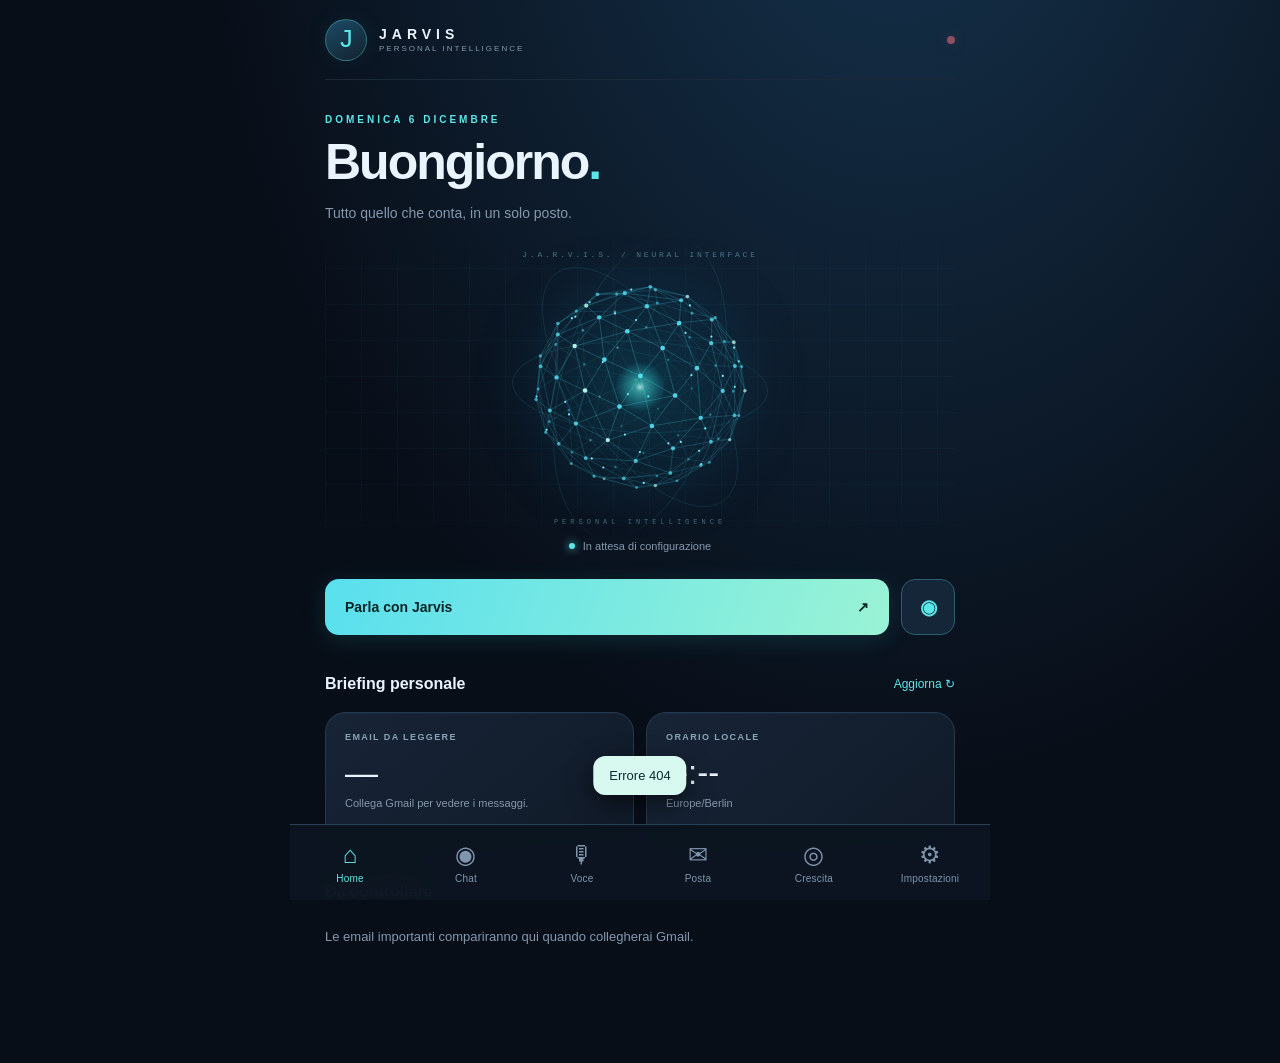
==== commit 58896c7a: "Explain privacy and provider consent for iPhone voice recording fallback" ====
--- a/static/index.html
+++ b/static/index.html
@@ -55,7 +55,7 @@
         </div>
         <div class="section-title"><h2>Conversazione vocale</h2></div>
         <div id="voice-log" class="voice-log" aria-label="Storico conversazione vocale"></div>
-        <p class="voice-privacy">Il microfono si attiva solo quando lo premi. La dettatura può dipendere dai servizi vocali del browser e da una connessione Internet. Jarvis non ascolta in background.</p>
+        <p class="voice-privacy">Il microfono si attiva solo quando lo premi. Se Safari non offre il riconoscimento vocale, una breve registrazione viene inviata al provider AI configurato (Gemini oppure OpenAI) esclusivamente per trascriverla, senza conservarne il file su Jarvis. La disponibilità dipende da Safari, dai permessi e dai provider AI. Nessun ascolto in background.</p>
       </section>
       <section class="view" id="mail" aria-label="Gmail"><div class="section-head"><p class="eyebrow">POSTA E COMUNICAZIONI</p><h1>La tua posta<span class="accent">.</span></h1><p class="subtitle">Visualizza e prepara email. Nessun invio automatico.</p></div><div class="panel"><div class="inline"><div><h2>Gmail</h2><p id="gmail-state" class="muted">Non collegato</p></div><button class="secondary" id="gmail-connect">Collega</button></div><p class="notice">L'accesso a Gmail richiede la configurazione OAuth sul server e il tuo consenso Google.</p></div><div class="section-title"><h2>Non lette</h2><button class="text-btn" id="load-mail">Aggiorna ↻</button></div><div id="mail-list" class="stack"><p class="muted">Non ci sono ancora dati.</p></div><div class="section-title"><h2>Prepara un'email</h2></div><form id="draft-form" class="panel formstack"><label>Destinatario<input id="mail-to" type="email" required placeholder="nome@esempio.com"></label><label>Oggetto<input id="mail-subject" maxlength="200" placeholder="Oggetto"></label><label>Messaggio<textarea id="mail-body" rows="5" required placeholder="Scrivi il messaggio..."></textarea></label><button class="primary" type="submit">Prepara e controlla</button><p class="muted small">Dopo la preparazione vedrai un'anteprima e dovrai confermare di nuovo prima dell'invio.</p></form></section>
       <section class="view" id="growth" aria-label="Growth Lab imprenditoriale">
--- a/static/style.css
+++ b/static/style.css
@@ -25,3 +25,43 @@
 @media(prefers-reduced-motion:reduce){.growth-orbit{animation:none}}
 
 [hidden]{display:none!important}.emergency-danger{color:#ffced2;border-color:#9c445c;background:#421b2b}.emergency-danger:disabled{opacity:.45}.recovery-shell{padding-bottom:70px}.recovery-shell h1{margin-top:20px;font-size:clamp(34px,8vw,48px)}.recovery-steps{padding-left:20px}.recovery-steps li{margin:15px 0;color:#d4e5ee;font-size:14px;line-height:1.65}.recovery-shell .growth-radar-item{overflow-wrap:anywhere}
+
+/* JARVIS voice-only conversation. Optimised for iPhone viewport and safe areas. */
+.bottom{grid-template-columns:repeat(6,minmax(0,1fr));padding-left:2px;padding-right:2px}
+.bottom button{min-width:0;gap:5px;font-size:clamp(8px,2.25vw,10px);padding:8px 1px}
+.bottom button span{font-size:clamp(18px,6vw,24px)}
+.voice-heading{text-align:center;margin-bottom:12px}
+.voice-heading h1{font-size:clamp(30px,8vw,46px);letter-spacing:-1.9px}
+.voice-console{position:relative;isolation:isolate;display:flex;flex-direction:column;align-items:center;text-align:center;overflow:hidden;
+ border:1px solid #2b88974d;border-radius:24px;padding:12px 14px 27px;background:radial-gradient(ellipse at 50% 28%,#154b635c,transparent 67%),linear-gradient(160deg,#0e2333,#09131e);
+ box-shadow:0 15px 40px #01070c66,inset 0 1px #73ddf016}
+.voice-orbit{position:relative;width:min(67vw,260px);height:min(67vw,260px);margin:0 auto 3px}
+.voice-orbit canvas{display:block;width:100%;height:100%}
+.voice-orbit-ring{position:absolute;inset:20%;border:1px solid #5de6e733;border-radius:50%;pointer-events:none;box-shadow:0 0 45px #30dce420}
+.voice-status{font-size:19px;font-weight:650;color:#d9fcfd;line-height:1.3;margin:0 0 8px}
+.voice-hint{max-width:290px;font-size:12px;line-height:1.6;color:#9fbacb;min-height:38px;margin:0 0 19px}
+.voice-mic{width:84px;height:84px;border-radius:50%;border:1px solid #a4fff1a6;display:grid;place-items:center;
+ background:linear-gradient(145deg,#62e8ed,#a5ffd2);color:#093038;box-shadow:0 5px 25px #35e0d655,0 0 0 8px #3ee8db12;transition:transform .16s,box-shadow .16s}
+.voice-mic:active{transform:scale(.95)}
+.voice-mic:disabled{opacity:.58;cursor:not-allowed}
+.voice-mic svg{width:31px;height:31px;fill:none;stroke:currentColor;stroke-width:1.8;stroke-linecap:round;stroke-linejoin:round}
+.voice-action{font-size:11px;font-weight:650;letter-spacing:1px;text-transform:uppercase;margin:15px 0 22px;color:#75e9e8}
+.voice-actions{display:flex;justify-content:center;align-items:center;gap:12px;flex-wrap:wrap}
+.voice-actions button{padding:11px 12px;font-size:12px;border-radius:12px;border:1px solid #385669;color:#c3e7f0;background:#173044}
+.voice-actions button:disabled{opacity:.35;cursor:not-allowed}
+.voice-console[data-voice-phase="listening"] .voice-mic{animation:voice-pulse 1.35s infinite;box-shadow:0 0 0 10px #36e6e725,0 0 35px #7bfff3a0}
+.voice-console[data-voice-phase="speaking"] .voice-orbit-ring{animation:voice-ring 2.7s ease-in-out infinite}
+.voice-console[data-voice-phase="thinking"] .voice-orbit-ring{animation:voice-ring 1.4s ease-in-out infinite}
+.voice-captions{margin:15px 0;padding:17px;background:#132437;border:1px solid #294354;border-radius:18px}
+.voice-captions .eyebrow{font-size:9px;color:#76deda;margin:4px 0 8px}
+.voice-transcript,.voice-answer{font-size:13px;line-height:1.65;overflow-wrap:anywhere;white-space:pre-wrap;color:#cfe4ef;margin:0 0 21px}
+.voice-answer{margin-bottom:0}
+.voice-log{display:flex;flex-direction:column;gap:9px;margin:10px 0 16px}
+.voice-turn{display:flex;flex-direction:column;gap:8px;background:#0c1c2b;border:1px solid #263a4d;border-radius:15px;padding:14px;margin:0;font-size:12px;line-height:1.6;color:#bfd5e4;overflow-wrap:anywhere}
+.voice-turn strong{color:#66e8e0;letter-spacing:1px;font-size:10px}
+.voice-turn-user{border-color:#2c706e;background:#102d34}
+.voice-privacy{font-size:11px;color:#89a1b3;line-height:1.6;margin:17px 0 8px}
+@keyframes voice-pulse{50%{box-shadow:0 0 0 18px #42efe807,0 0 55px #69fff3ab}}
+@keyframes voice-ring{50%{transform:scale(1.15);opacity:.48}}
+@media(max-width:360px){.voice-orbit{width:205px;height:205px}.bottom button{font-size:8px}.bottom button span{font-size:18px}}
+@media(prefers-reduced-motion:reduce){.voice-mic,.voice-orbit-ring{animation:none!important}}
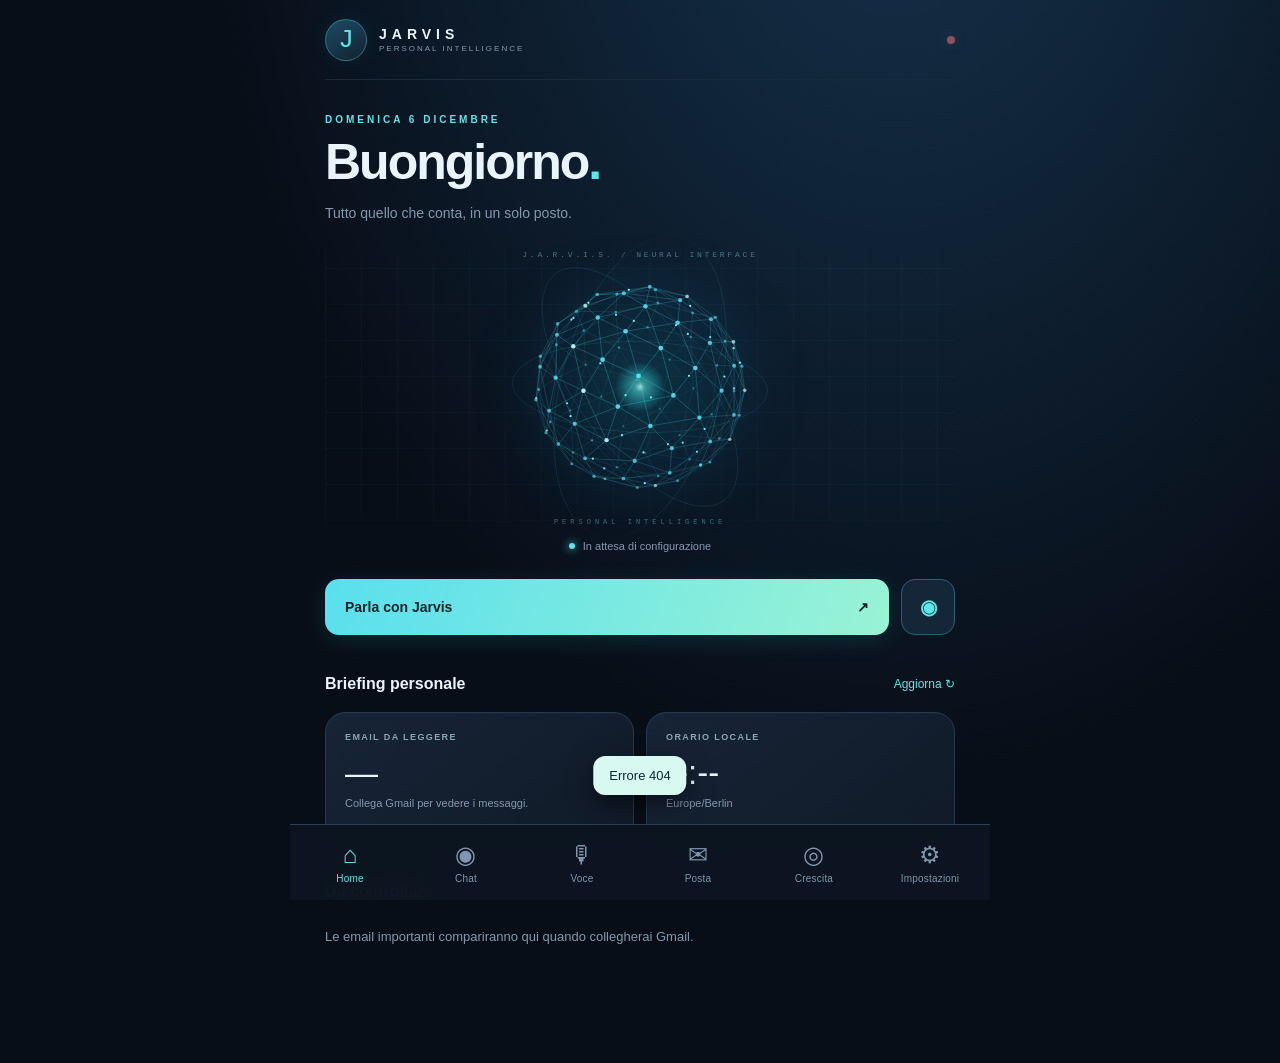
==== commit 91e25db5: "Show private automatic recovery diagnostics in Jarvis settings" ====
--- a/static/index.html
+++ b/static/index.html
@@ -73,7 +73,15 @@
         <div class="section-title"><h2>Radar opportunità</h2><span class="growth-tag">RICERCA ESTERNA</span></div><p class="muted">Link a ricerche aggiornabili. Jarvis non considera verificata un'offerta finché non controlli la fonte, il compenso e i requisiti.</p><div id="growth-radar" class="stack"></div>
         <p class="foot">GROWTH LAB • Idee → Esperimenti → Clienti → Risultati reali</p>
       </section>
-      <section class="view" id="settings" aria-label="Impostazioni"><div class="section-head"><p class="eyebrow">CONTROLLO E PRIVACY</p><h1>Impostazioni<span class="accent">.</span></h1></div><div class="panel formstack"><h2>Accesso personale</h2><p class="muted">Inserisci il token segreto configurato su Railway. Si conserva nel server come sessione temporanea protetta, senza esporre il token principale a JavaScript.</p><label>Token di accesso<input id="access" type="password" placeholder="JARVIS_ACCESS_TOKEN" autocomplete="off"></label><div class="inline"><button class="primary" id="save-access" type="button">Accedi</button><button class="secondary" id="logout" type="button">Esci</button><button class="text-btn" id="logout-all" type="button">Disconnetti tutti</button></div><p id="auth-state" class="status" role="status"></p></div><div class="panel formstack"><h2>Memorie personali</h2><p class="muted">Salva soltanto le informazioni che decidi tu. Puoi eliminarle quando vuoi.</p><label>Nome della memoria<input id="memory-key" placeholder="Es. lavoro" maxlength="60"></label><label>Informazione<textarea id="memory-value" rows="3" maxlength="2000" placeholder="Es. Preferisco le risposte in italiano"></textarea></label><button class="secondary" id="save-memory" type="button">Salva memoria</button><div id="memory-list" class="stack"></div></div><div class="panel"><h2>Piano di recupero esterno</h2><p class="muted">Se hai perso il controllo dei tuoi account, del telefono o della tua identità, consulta la guida prima di cancellare qualsiasi prova. È accessibile anche quando Jarvis è bloccato.</p><a class="secondary link-btn" href="/recovery">Apri piano per furto d'identità e attacco ↗</a></div><div class="panel formstack" id="emergency-console" hidden>
+      <section class="view" id="settings" aria-label="Impostazioni"><div class="section-head"><p class="eyebrow">CONTROLLO E PRIVACY</p><h1>Impostazioni<span class="accent">.</span></h1></div><div class="panel formstack"><h2>Accesso personale</h2><p class="muted">Inserisci il token segreto configurato su Railway. Si conserva nel server come sessione temporanea protetta, senza esporre il token principale a JavaScript.</p><label>Token di accesso<input id="access" type="password" placeholder="JARVIS_ACCESS_TOKEN" autocomplete="off"></label><div class="inline"><button class="primary" id="save-access" type="button">Accedi</button><button class="secondary" id="logout" type="button">Esci</button><button class="text-btn" id="logout-all" type="button">Disconnetti tutti</button></div><p id="auth-state" class="status" role="status"></p></div><div class="panel formstack" id="recovery-dashboard">
+  <div class="inline wrap"><h2>Autodiagnosi e recupero</h2><button class="secondary" type="button" id="recovery-refresh">Controlla adesso</button></div>
+  <p class="muted">Jarvis controlla periodicamente l’archivio e gestisce gli errori delle AI: ritenta soltanto errori temporanei, passa a un provider disponibile e riprova i provider sospesi dopo un intervallo sicuro.</p>
+  <p id="recovery-state" class="status" role="status">Apri la diagnostica per vedere lo stato.</p>
+  <div id="recovery-providers" class="stack" aria-live="polite"></div>
+  <div class="section-title"><h2>Eventi di ripristino</h2></div>
+  <div id="recovery-events" class="stack"><p class="muted">Nessun evento caricato.</p></div>
+  <p class="muted small">Non modifica autonomamente codice, password, chiavi o dati. Se manca credito API o c’è un guasto grave all’archivio, segnala che serve il tuo intervento. Per la privacy, i log di recupero non contengono contenuti delle chat o credenziali.</p>
+</div><div class="panel formstack"><h2>Memorie personali</h2><p class="muted">Salva soltanto le informazioni che decidi tu. Puoi eliminarle quando vuoi.</p><label>Nome della memoria<input id="memory-key" placeholder="Es. lavoro" maxlength="60"></label><label>Informazione<textarea id="memory-value" rows="3" maxlength="2000" placeholder="Es. Preferisco le risposte in italiano"></textarea></label><button class="secondary" id="save-memory" type="button">Salva memoria</button><div id="memory-list" class="stack"></div></div><div class="panel"><h2>Piano di recupero esterno</h2><p class="muted">Se hai perso il controllo dei tuoi account, del telefono o della tua identità, consulta la guida prima di cancellare qualsiasi prova. È accessibile anche quando Jarvis è bloccato.</p><a class="secondary link-btn" href="/recovery">Apri piano per furto d'identità e attacco ↗</a></div><div class="panel formstack" id="emergency-console" hidden>
 <h2>Protocollo di emergenza • SOLO PROPRIETARIO</h2>
 <p class="muted">Blocco istantaneo dell'API e revoca delle sessioni, oppure cancellazione irreversibile dei dati personali locali. Non revoca le API key custodite da Railway, né garantisce la cancellazione dei backup.</p>
 <p id="emergency-state" role="status" class="status">Stato da verificare</p>
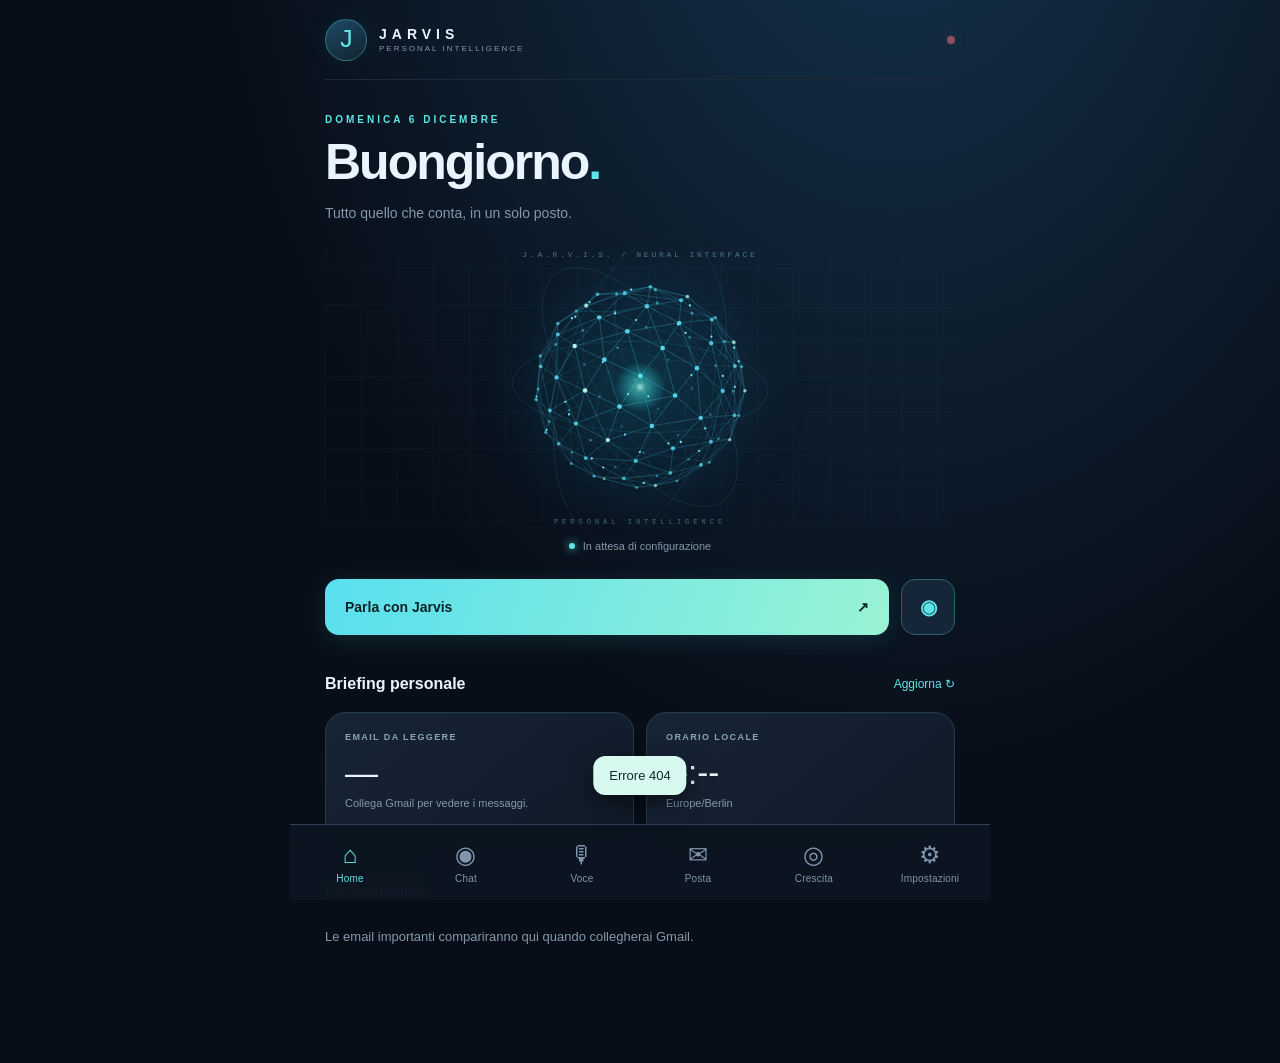
==== commit b2f51718: "Add auto-start continuous voice session and explicit exit control to Jarvis voice screen" ====
--- a/static/index.html
+++ b/static/index.html
@@ -35,6 +35,14 @@
           <p class="eyebrow">J.A.R.V.I.S. / VOICE INTERFACE</p>
           <h1>Parla con <span class="accent">Jarvis.</span></h1>
           <p class="subtitle">Una conversazione a voce, senza digitare messaggi.</p>
+        </div>
+        <div class="panel" id="live-controls">
+          <div class="inline wrap">
+            <div><h2>Conversazione continua</h2><p class="muted">Entra, parla liberamente e lascia che Jarvis ti risponda. Non serve premere il microfono a ogni frase.</p></div>
+            <button type="button" class="secondary" id="live-exit">Esci dalla voce</button>
+          </div>
+          <p id="live-status" role="status" aria-live="polite" class="status">Si attiva automaticamente entrando nella sezione Voce.</p>
+          <p class="muted small">Il primo accesso potrebbe richiedere il permesso microfono di Safari. La sessione usa la connessione Live e può consumare credito Gemini. Il microfono si spegne quando esci o mandi l'app in background.</p>
         </div>
         <div class="voice-console" data-voice-phase="idle">
           <div class="voice-orbit" aria-hidden="true"><canvas class="neural-canvas"></canvas><span class="voice-orbit-ring"></span></div>
@@ -105,6 +113,7 @@
   </div>
   <script src="/static/app.js" defer></script>
   <script src="/static/voice.js" defer></script>
+  <script src="/static/live-client.js" defer></script>
   <script src="/static/neural.js" defer></script>
 </body>
 </html>
